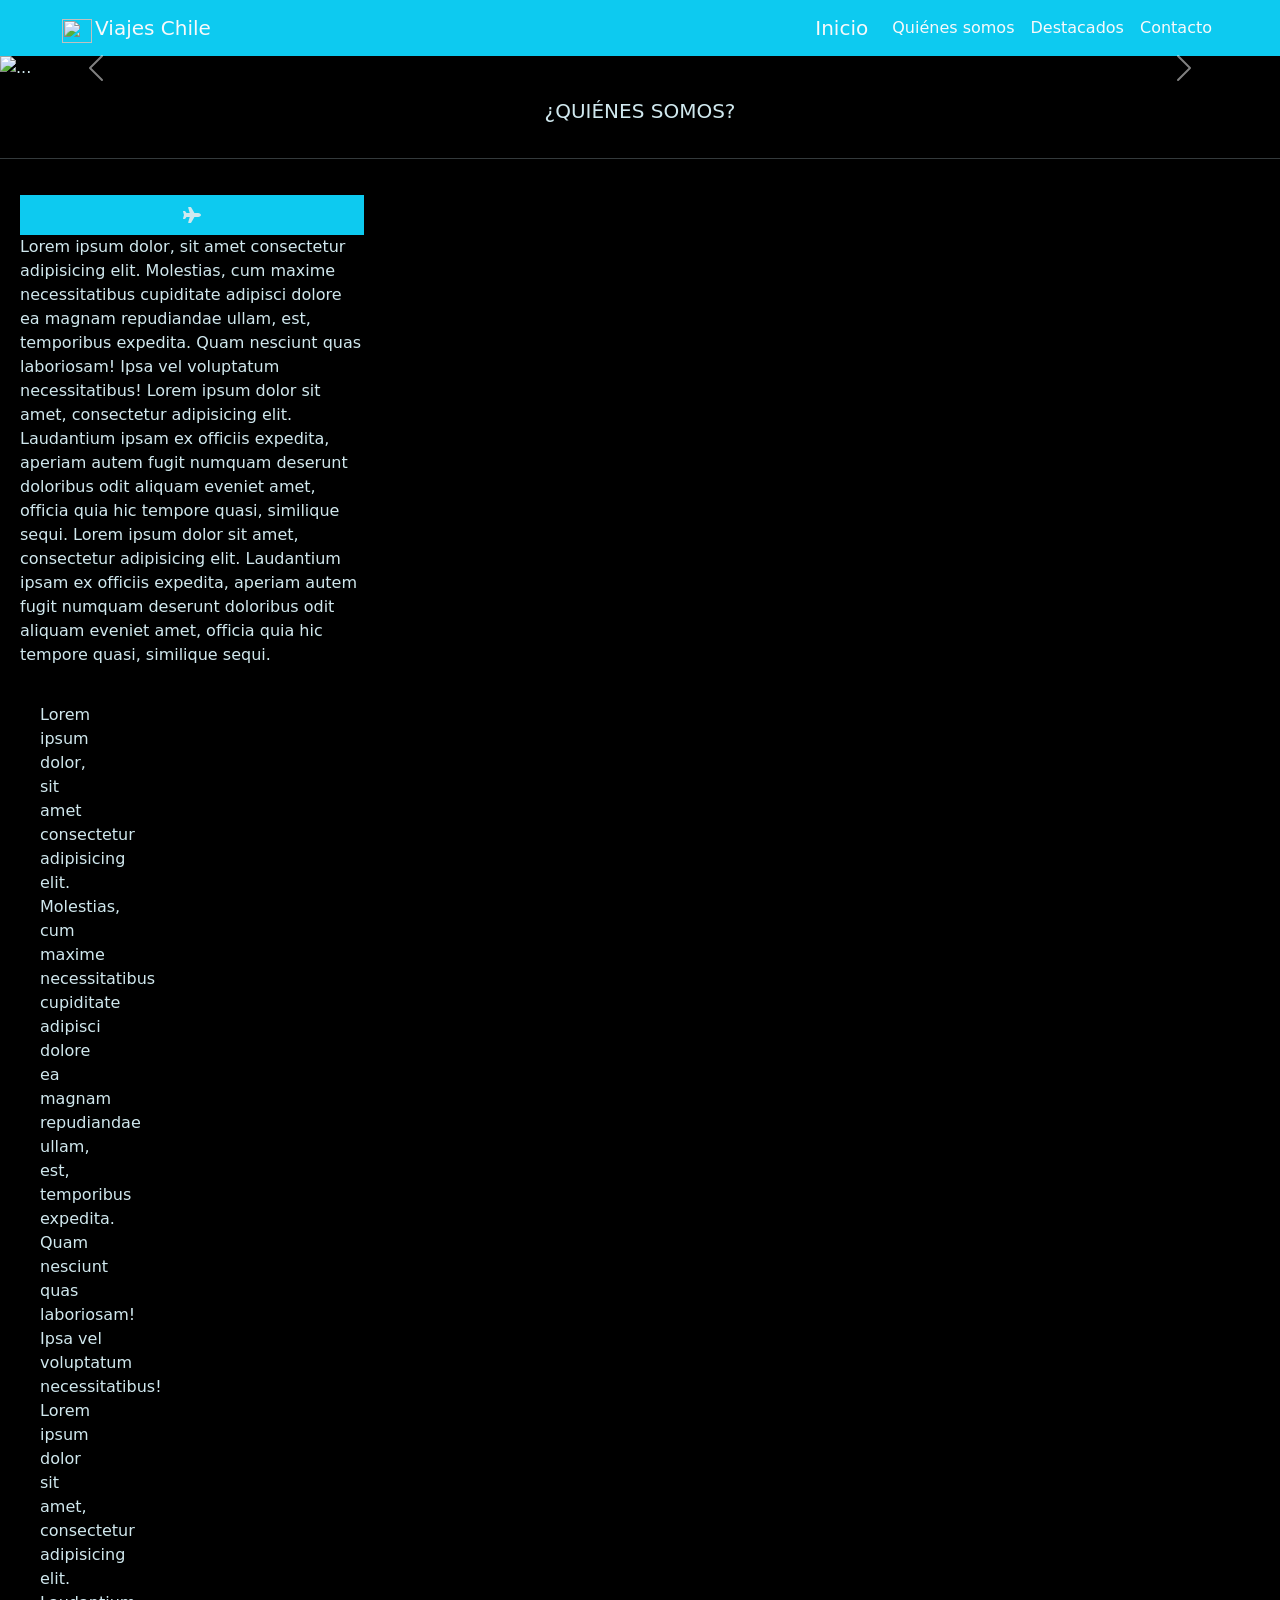
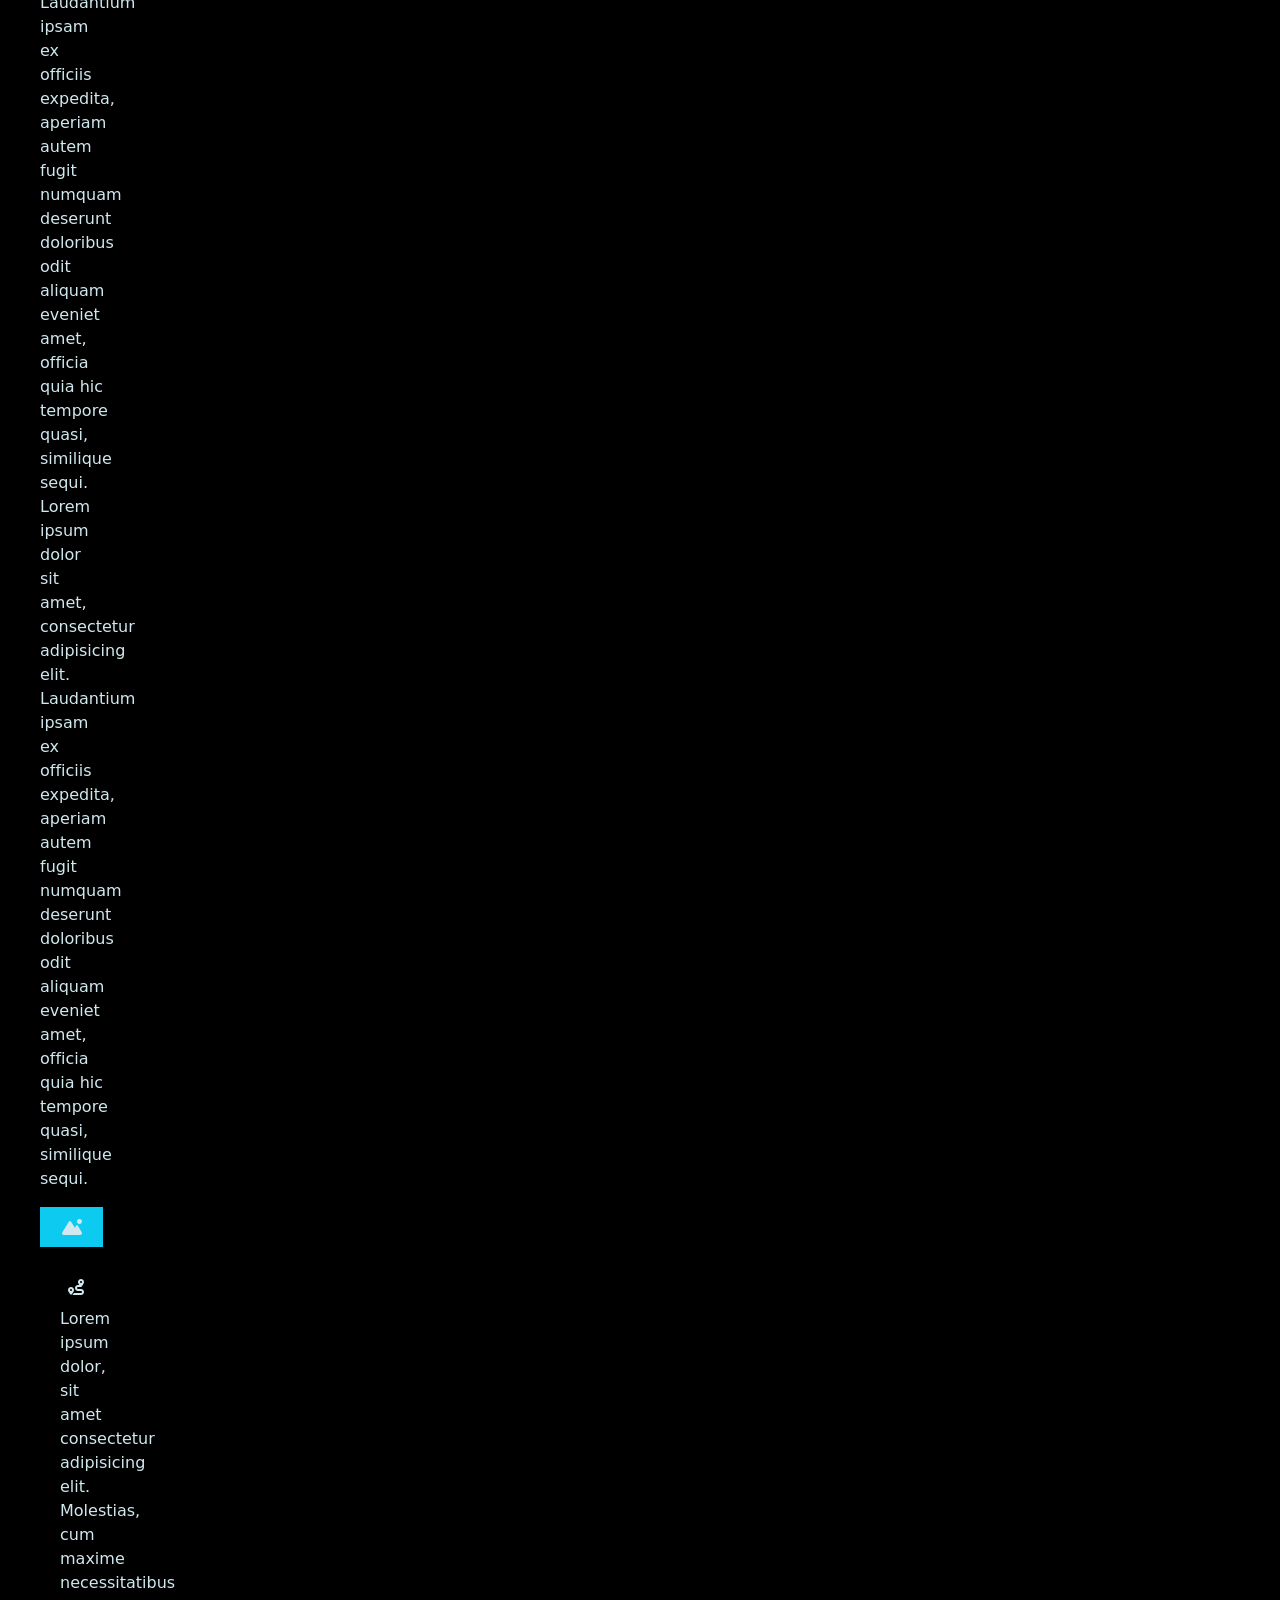
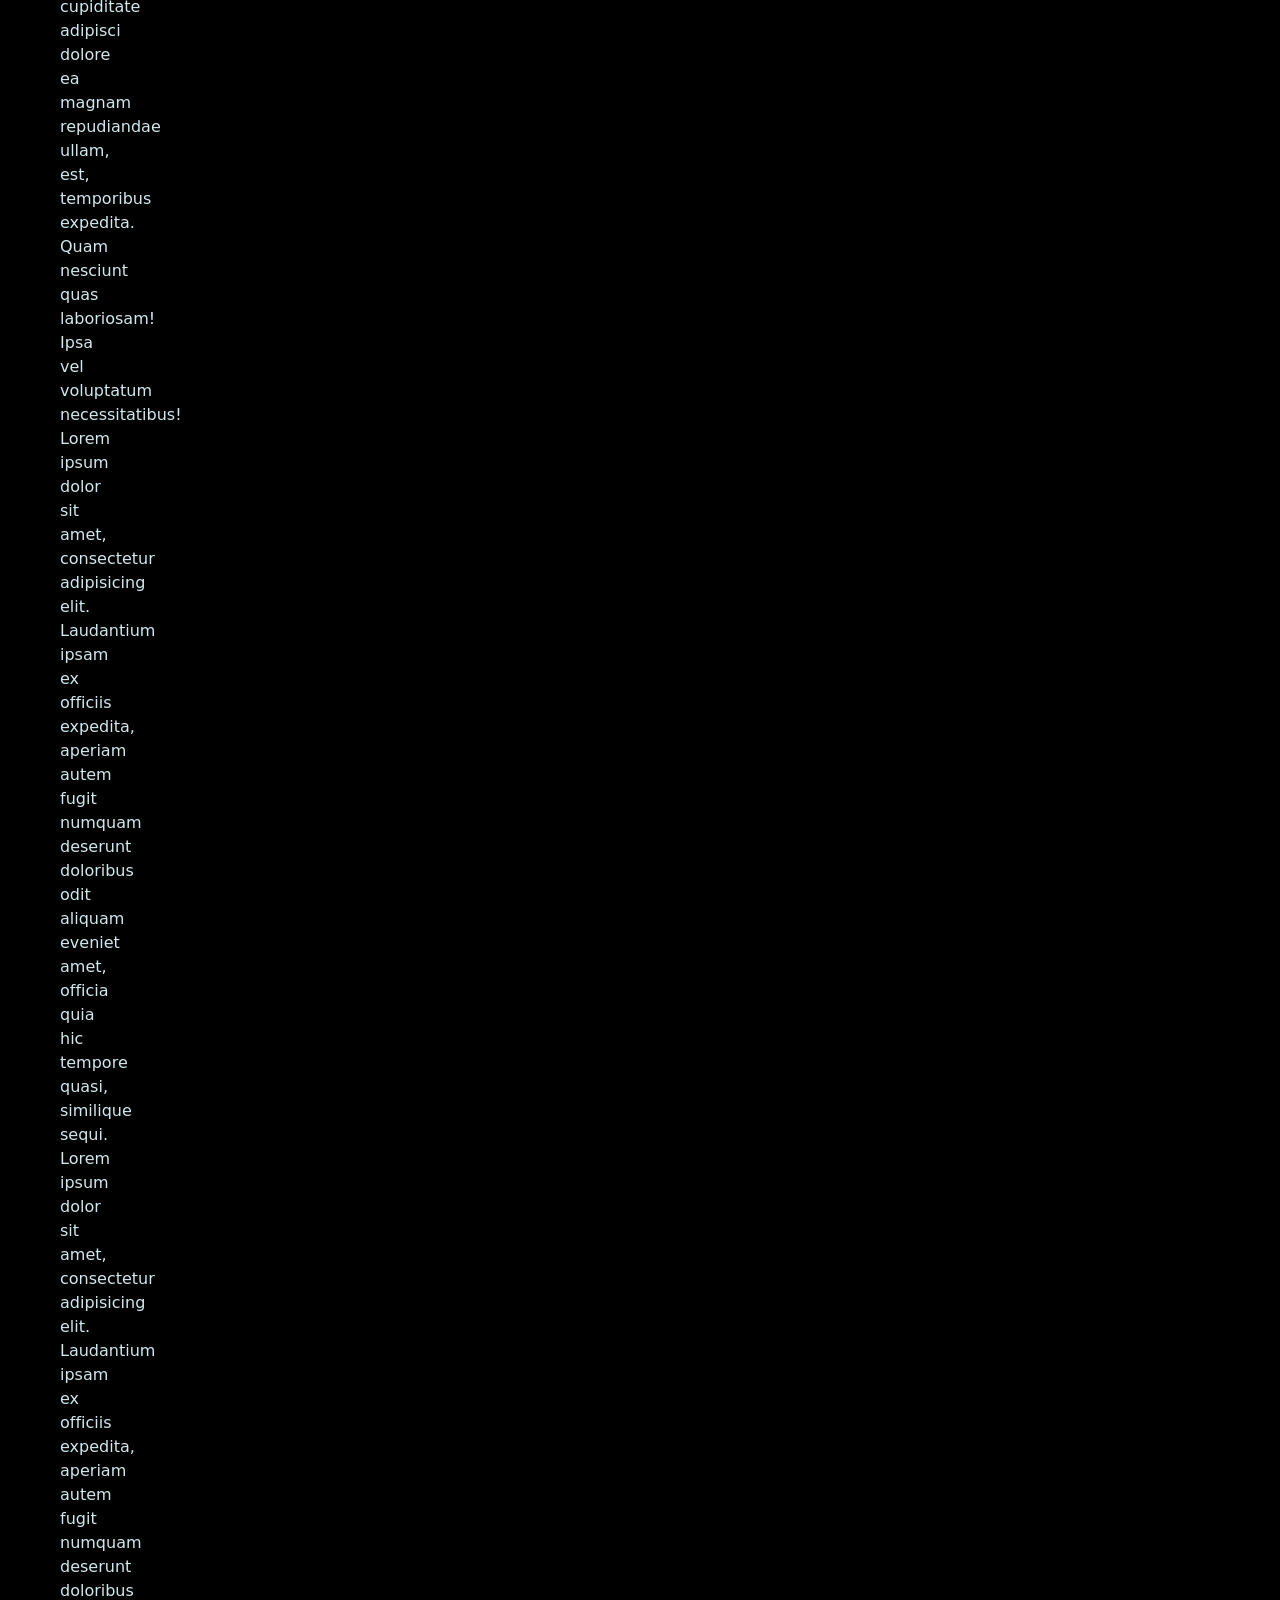
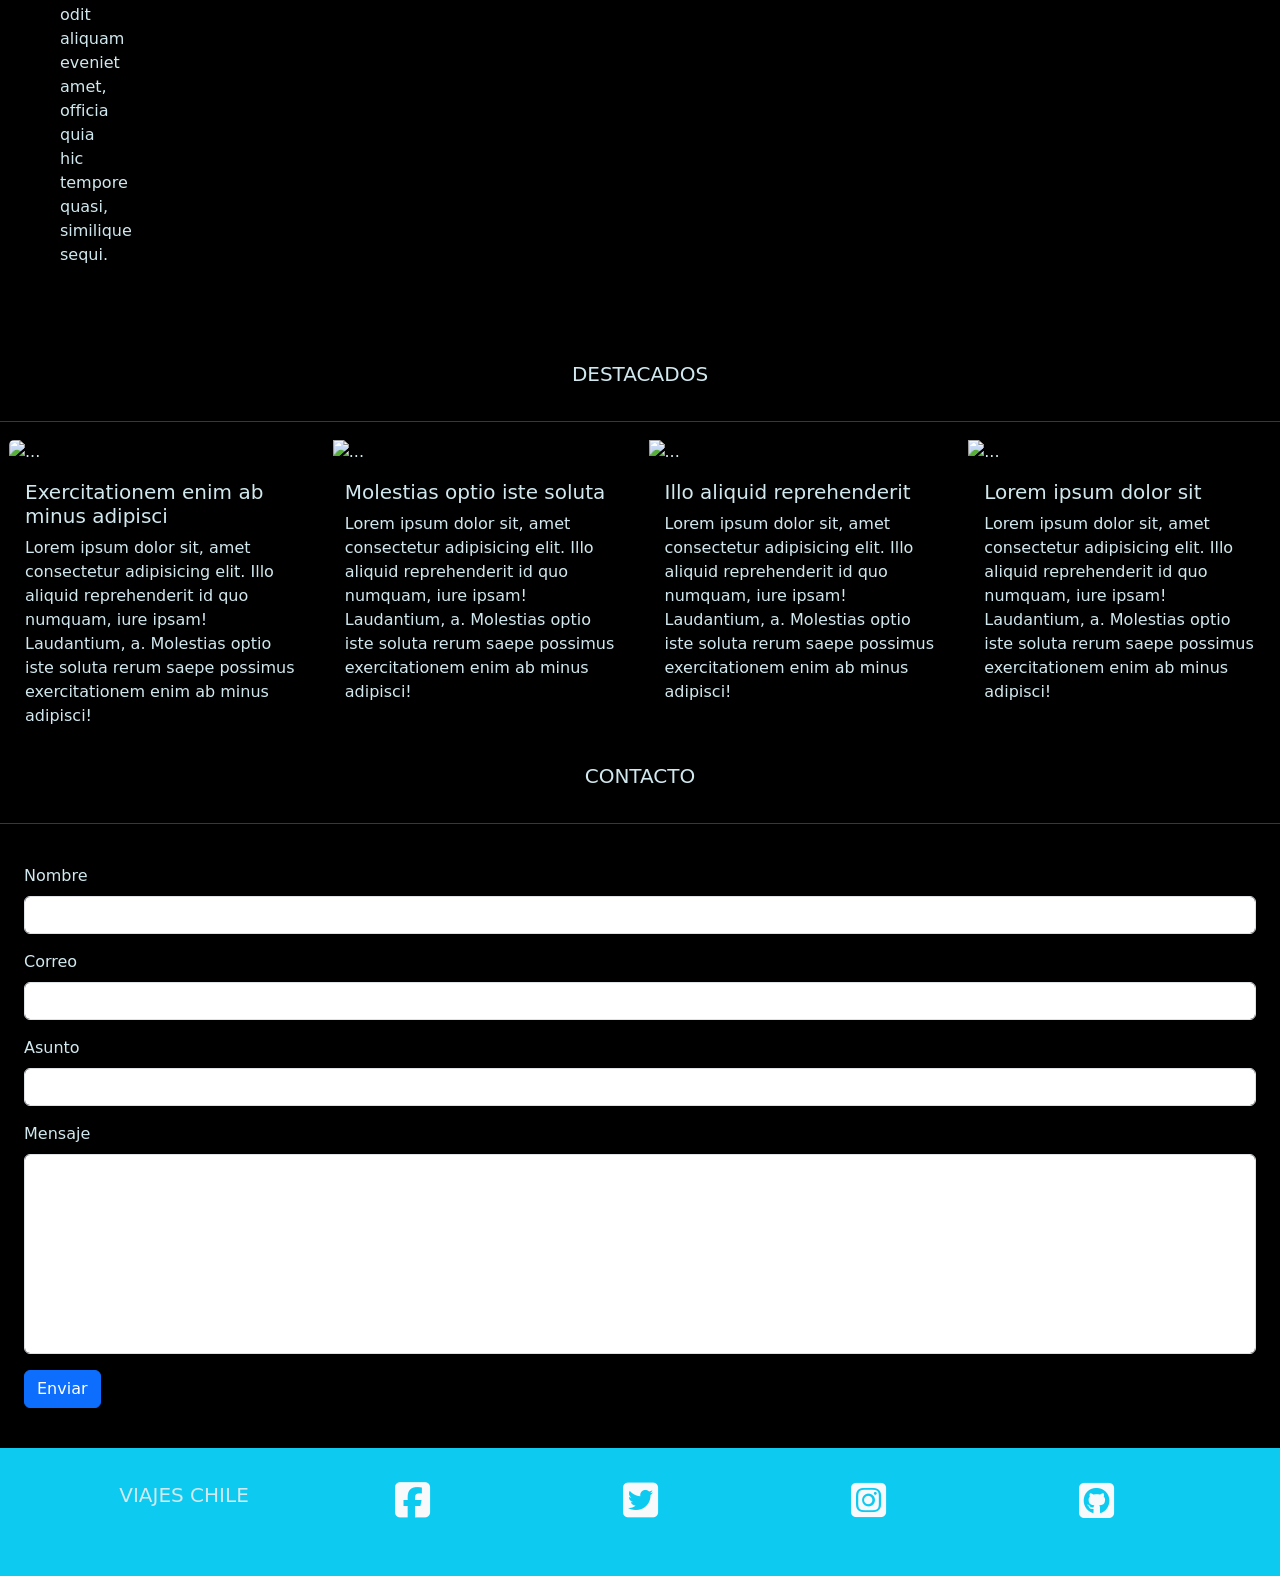
==== index.html @ 0569fa87 "cambio en orden de archivos" ====
<!DOCTYPE html>
<html lang="es">

<head>
  <meta charset="UTF-8">
  <meta name="viewport" content="width=device-width, initial-scale=1.0">
  <link rel="stylesheet" href="https://cdn.jsdelivr.net/npm/bootstrap@5.3.2/dist/css/bootstrap.min.css"
    integrity="sha384-T3c6CoIi6uLrA9TneNEoa7RxnatzjcDSCmG1MXxSR1GAsXEV/Dwwykc2MPK8M2HN" crossorigin="anonymous">

  <link rel="shortcut icon" href="img/mundo.png" type="image/x-icon">

  <link rel="stylesheet" href="https://cdnjs.cloudflare.com/ajax/libs/font-awesome/6.5.1/css/all.min.css"
    integrity="sha512-DTOQO9RWCH3ppGqcWaEA1BIZOC6xxalwEsw9c2QQeAIftl+Vegovlnee1c9QX4TctnWMn13TZye+giMm8e2LwA=="
    crossorigin="anonymous" referrerpolicy="no-referrer" />
  <link rel="preconnect" href="https://fonts.googleapis.com">
  <link rel="preconnect" href="https://fonts.gstatic.com" crossorigin>
  <link href="https://fonts.googleapis.com/css2?family=Cabin&family=Lobster&display=swap" rel="stylesheet">
  <link rel="stylesheet" href="style.css">

  <title>Viajes Chile</title>

</head>

<body>



  <section id="nav">



    <nav class="navbar navbar-expand-lg bg-info navbar-with-carousel text-light">
      <div class="container-fluid">

        <div class="imagen me-5">
          <img src="img/mundo.png" alt="" width="30" height="24" class="logo">

          <span class="navbar-text ms-5 text-light">Viajes Chile</span>


        </div>



        <a class="navbar-brand ms-auto text-light" href="#">Inicio</a>

        <button class="navbar-toggler" type="button" data-bs-toggle="collapse" data-bs-target="#navbarText"
          aria-controls="navbarText" aria-expanded="false" aria-label="Toggle navigation">
          <span class="navbar-toggler-icon"></span>
        </button>

        <section class="links me-5">

          <div class="collapse navbar-collapse" id="navbarText">
            <ul class="navbar-nav me-auto mb-2 mb-lg-0">
              <li class="nav-item">
                <a class="nav-link active text-light" aria-current="page" href="#quienes somos">Quiénes somos</a>
              </li>
              <li class="nav-item">

                <a class="nav-link text-light" href="#destacados">Destacados</a>



              </li>
              <li class="nav-item">
                <a class="nav-link text-light" href="#contacto">Contacto</a>
              </li>
            </ul>
          </div>
        </section>
      </div>


  </section>
  </nav>




  <!--carrusel-->
  <div id="carouselExampleFade" class="carousel slide carousel-fade" data-bs-ride="carousel">
    <div class="carousel-inner">
      <div class="carousel-item active">
  <img src="img/carousel1.jpg" class="d-block w-100" alt="...">
      </div>
      <div class="carousel-item">
        <img src="img/carousel2.jpg" class="d-block w-100" alt="...">
      </div>
      <div class="carousel-item">
        <img src="img/carousel3.jpg" class="d-block w-100" alt="...">
      </div>

    </div>
    <button class="carousel-control-prev" type="button" data-bs-target="#carouselExampleFade" data-bs-slide="prev">
      <span class="carousel-control-prev-icon" aria-hidden="true"></span>
      <span class="visually-hidden">Previous</span>
    </button>
    <button class="carousel-control-next" type="button" data-bs-target="#carouselExampleFade" data-bs-slide="next">
      <span class="carousel-control-next-icon" aria-hidden="true"></span>
      <span class="visually-hidden">Next</span>
    </button>
  </div>
  <!--presentacion 3 parrafos iconos-->

  <div class="col-md-12 d-none d-md-block">
    <section id="quienes somos">
      <a class="py-3 justify-content-center contenedor-flex" href="#nav">¿QUIÉNES SOMOS?</a>
    </section>
    <hr>
      <div class="columna col-md-12 d-none d-md-block">
        <div class="card-header bg-info card-justify-content-center">
          <i class="fa-solid fa-plane m-2"></i>
        </div>
        <p>Lorem ipsum dolor, sit amet consectetur adipisicing elit. Molestias,
          cum maxime necessitatibus cupiditate adipisci dolore ea magnam repudiandae
          ullam, est, temporibus expedita. Quam nesciunt quas laboriosam! Ipsa vel
          voluptatum necessitatibus! Lorem ipsum dolor sit amet, consectetur adipisicing elit.
          Laudantium ipsam ex officiis expedita, aperiam autem fugit numquam deserunt doloribus
          odit aliquam eveniet amet, officia quia hic tempore quasi, similique sequi. Lorem ipsum
          dolor sit amet, consectetur adipisicing elit.
          Laudantium ipsam ex officiis expedita, aperiam autem fugit numquam deserunt doloribus
          odit aliquam eveniet amet, officia quia hic tempore quasi, similique sequi.</p>

      <div class="columna col-md-12 d-none d-md-block">
        <p>Lorem ipsum dolor, sit amet consectetur adipisicing elit. Molestias,
          cum maxime necessitatibus cupiditate adipisci dolore ea magnam repudiandae
          ullam, est, temporibus expedita. Quam nesciunt quas laboriosam! Ipsa vel
          voluptatum necessitatibus! Lorem ipsum dolor sit amet, consectetur adipisicing elit.
          Laudantium ipsam ex officiis expedita, aperiam autem fugit numquam deserunt doloribus
          odit aliquam eveniet amet, officia quia hic tempore quasi, similique sequi. Lorem ipsum
          dolor sit amet, consectetur adipisicing elit.
          Laudantium ipsam ex officiis expedita, aperiam autem fugit numquam deserunt doloribus
          odit aliquam eveniet amet, officia quia hic tempore quasi, similique sequi.</p>
        <div class="card-header bg-info card-justify-content-center">
          <i class="fa-solid fa-mountain-sun m-2"></i>
        </div>
       <div class="columna col-md-12 d-none d-md-block">
        <div class="card-header bg-info card-justify-content-center">
          <i class="fa-solid fa-route m-2"></i>
        </div>
        <p>Lorem ipsum dolor, sit amet consectetur adipisicing elit. Molestias,
          cum maxime necessitatibus cupiditate adipisci dolore ea magnam repudiandae
          ullam, est, temporibus expedita. Quam nesciunt quas laboriosam! Ipsa vel
          voluptatum necessitatibus! Lorem ipsum dolor sit amet, consectetur adipisicing elit.
          Laudantium ipsam ex officiis expedita, aperiam autem fugit numquam deserunt doloribus
          odit aliquam eveniet amet, officia quia hic tempore quasi, similique sequi. Lorem ipsum
          dolor sit amet, consectetur adipisicing elit.
          Laudantium ipsam ex officiis expedita, aperiam autem fugit numquam deserunt doloribus
          odit aliquam eveniet amet, officia quia hic tempore quasi, similique sequi.</p>
      </div>
    </div>
  </div>
  <!--cards-->

  <!-- Contenido de la sección 1 -->

  <section id="destacados">
    <a class="py-3 justify-content-center contenedor-flex" href="#nav">DESTACADOS</a>
  </section>
  <hr>
  <div class="card-group ">
    <div class="card">
      <div class="color-texto">
        <div class="col mx-2">

          <img src="img/card1.jpg" class="card-img-top" alt="...">
          <div class="card-body">
            <h5 class="card-title">Exercitationem enim ab minus adipisci</h5>
            <p class="card-text">Lorem ipsum dolor sit, amet consectetur adipisicing elit.
              Illo aliquid reprehenderit id quo numquam, iure ipsam! Laudantium, a.
              Molestias optio iste soluta rerum saepe possimus exercitationem enim ab minus adipisci!
            </p>
          </div>
        </div>

      </div>
    </div>





    <div class="card">
      <div class="color-texto">
        <div class="col mx-2">



          <img src="img/card2.jpg" class="card-img-top h-50 w-100 ms-1" alt="...">
          <div class="card-body">
            <h5 class="card-title">Molestias optio iste soluta</h5>
            <p class="card-text">Lorem ipsum dolor sit, amet consectetur adipisicing elit.
              Illo aliquid reprehenderit id quo numquam, iure ipsam! Laudantium, a.
              Molestias optio iste soluta rerum saepe possimus exercitationem enim ab minus adipisci!
            </p>
          </div>
        </div>
      </div>
    </div>




    <div class="card">
      <div class="color-texto">
        <div class="col mx-2">
          <img src="img/card3.jpg" class="card-img-top" alt="...">
          <div class="card-body">
            <h5 class="card-title">Illo aliquid reprehenderit</h5>
            <p class="card-text">Lorem ipsum dolor sit, amet consectetur adipisicing elit.
              Illo aliquid reprehenderit id quo numquam, iure ipsam! Laudantium, a.
              Molestias optio iste soluta rerum saepe possimus exercitationem enim ab minus adipisci!
            </p>
          </div>
        </div>
      </div>
    </div>


    <div class="card">
      <div class="color-texto">
        <div class="col mx-2">
          <img src="img/card4.jpg" class="card-img-top" alt="...">
          <div class="card-body">
            <h5 class="card-title">Lorem ipsum dolor sit</h5>
            <p class="card-text">Lorem ipsum dolor sit, amet consectetur adipisicing elit.
              Illo aliquid reprehenderit id quo numquam, iure ipsam! Laudantium, a.
              Molestias optio iste soluta rerum saepe possimus exercitationem enim ab minus adipisci!
            </p>
          </div>
        </div>
      </div>

    </div>

  </div>
  </div>
  </div>
  </div>
  <!--formulario-->
  <section id="contacto">
    <a class="py-3 justify-content-center contenedor-flex" href="#nav">CONTACTO</a>
  </section>
  <hr>
  <form>
    <div class="p-4">
      <div class="mb-3 ">
        <label for="nombre" class="form-label">Nombre</label>
        <input type="nombre" class="form-control" id="nombre">
      </div>
      <div class="mb-3">
        <label for="correo" class="form-label">Correo</label><input type="correo" class="form-control"
          title="Te informaremos de increíbles paquetes de viajes."></p>
      </div>
      <div class="mb-3">
        <label for="asunto" class="form-label">Asunto</label>
        <input type="asunto" class="form-control" id="asunto">
      </div>
      <div class="mb-3">
        <label for="mensaje" class="form-label">Mensaje</label>

        <input type="mensaje" class="form-control mensaje-input" id="mensaje">
      </div>
      <div class="mb-3">
        <button type="enviar" class="btn btn-primary">Enviar</button>
      </div>
    </div>
    </div>
  </form>
  <!--footer-->
  <footer class="bg-info text-center py-3">
    <div class="container">
      <div class="row">
        <div class="col">

          <div class="my-3">
            <span>VIAJES CHILE</span>
          </div>
        </div>
        <div class="col mb-4">
          <a href="https://www.facebook.com/" target="_blank" class="text-light">
            <i class="fab fa-facebook-square fa-2x m-2 my-3"></i>
          </a>
        </div>

        <div class="col">
          <a href="https://twitter.com/" target="_blank" class="text-light">
            <i class="fab fa-twitter-square fa-2x m-2 my-3" class="iconos"></i>
          </a>
        </div>

        <div class="col">
          <a href="https://www.instagram.com/" target="_blank" class="text-light">
            <i class="fab fa-instagram-square fa-2x m-2 my-3"></i>
          </a>
        </div>

        <div class="col">

          <a href="https://github.com/" target="_blank" class="text-light">


            <i class="fab fa-github-square fa-2x m-2 my-3 p-6"></i>





          </a>
        </div>


      </div>
  </footer>



  <script src="https://cdnjs.cloudflare.com/ajax/libs/tooltip.js/1.3.3/tooltip.min.js"
    integrity="sha512-ql/3IzUzLuFdkLA2w9moj4ssGDZuvRTjRDeSEX+MnjrzjRpy1COnClBDprSR0KPWbpyxVMvjiLHgv0KFa+H8vw=="
    crossorigin="anonymous" referrerpolicy="no-referrer"></script>


  <script src="https://cdn.jsdelivr.net/npm/@popperjs/core@2.11.8/dist/umd/popper.min.js"
    integrity="sha384-I7E8VVD/ismYTF4hNIPjVp/Zjvgyol6VFvRkX/vR+Vc4jQkC+hVqc2pM8ODewa9r"
    crossorigin="anonymous"></script>


  <script src="https://cdnjs.cloudflare.com/ajax/libs/smooth-scroll/16.1.3/smooth-scroll.min.js"
    integrity="sha512-HYG9E+RmbXS7oy529Nk8byKFw5jqM3R1zzvoV2JnltsIGkK/AhZSzciYCNxDMOXEbYO9w6MJ6SpuYgm5PJPpeQ=="
    crossorigin="anonymous" referrerpolicy="no-referrer"></script>



  <script src="https://cdn.jsdelivr.net/npm/bootstrap@5.3.2/dist/js/bootstrap.min.js"></script>
  <script src="https://ajax.googleapis.com/ajax/libs/jquery/3.7.1/jquery.min.js"></script>


</body>

</html>
---- style.css ----
* {
  margin: 0;
  padding: 0;
  order: 0;
}

#navbar-with-carousel {
  background-image: ('img/carousel1.jpg');
  background-size: cover;
   background-position: center;
   background-color: blue;
  
  
  }


body {
  background-color: black;
  color: #d0e8ee;
}



.links {

  text-align: right;

}

.logo {
  position: relative;

  left: 50px;

}

/*revisar la imagen de fondo con el carrusel */
.nav {
  background-image: ('img/carousel1.jpg');
}

/* */


.contenedor-flex {
  display: flex;
  justify-content: center;
}

.columna {
  width: 30%;
  padding: 20px;

  background-color: black;

  box-sizing: border-box;
}


.color-texto {
  color: #d0e8ee;
}




h2 {

  justify-content: center;
  display: flex;
}

.img2 {
  height: 4000px;
  font-weight: 900px;
}

.card {
  background-color: black;


}

.mensaje-input {
  height: 200px;
}


/* tooltip form*/

label {

  display: flex;
  width: 5em;
}

a {
  text-decoration: none;
  color:#d0e8ee;
  
  font-size: 20px;
  
}

span {
  font-size: 20px;
  
}

.card-header {
  text-align:center;
  align-items: center;
  align-content: center;
  height: 40px;
}

.texto {
  padding-top: 20px;
}

.card-img-top {
  max-height: 220px;
}

.iconos {
  max-height: 220px;
  padding-top: 20px;
}
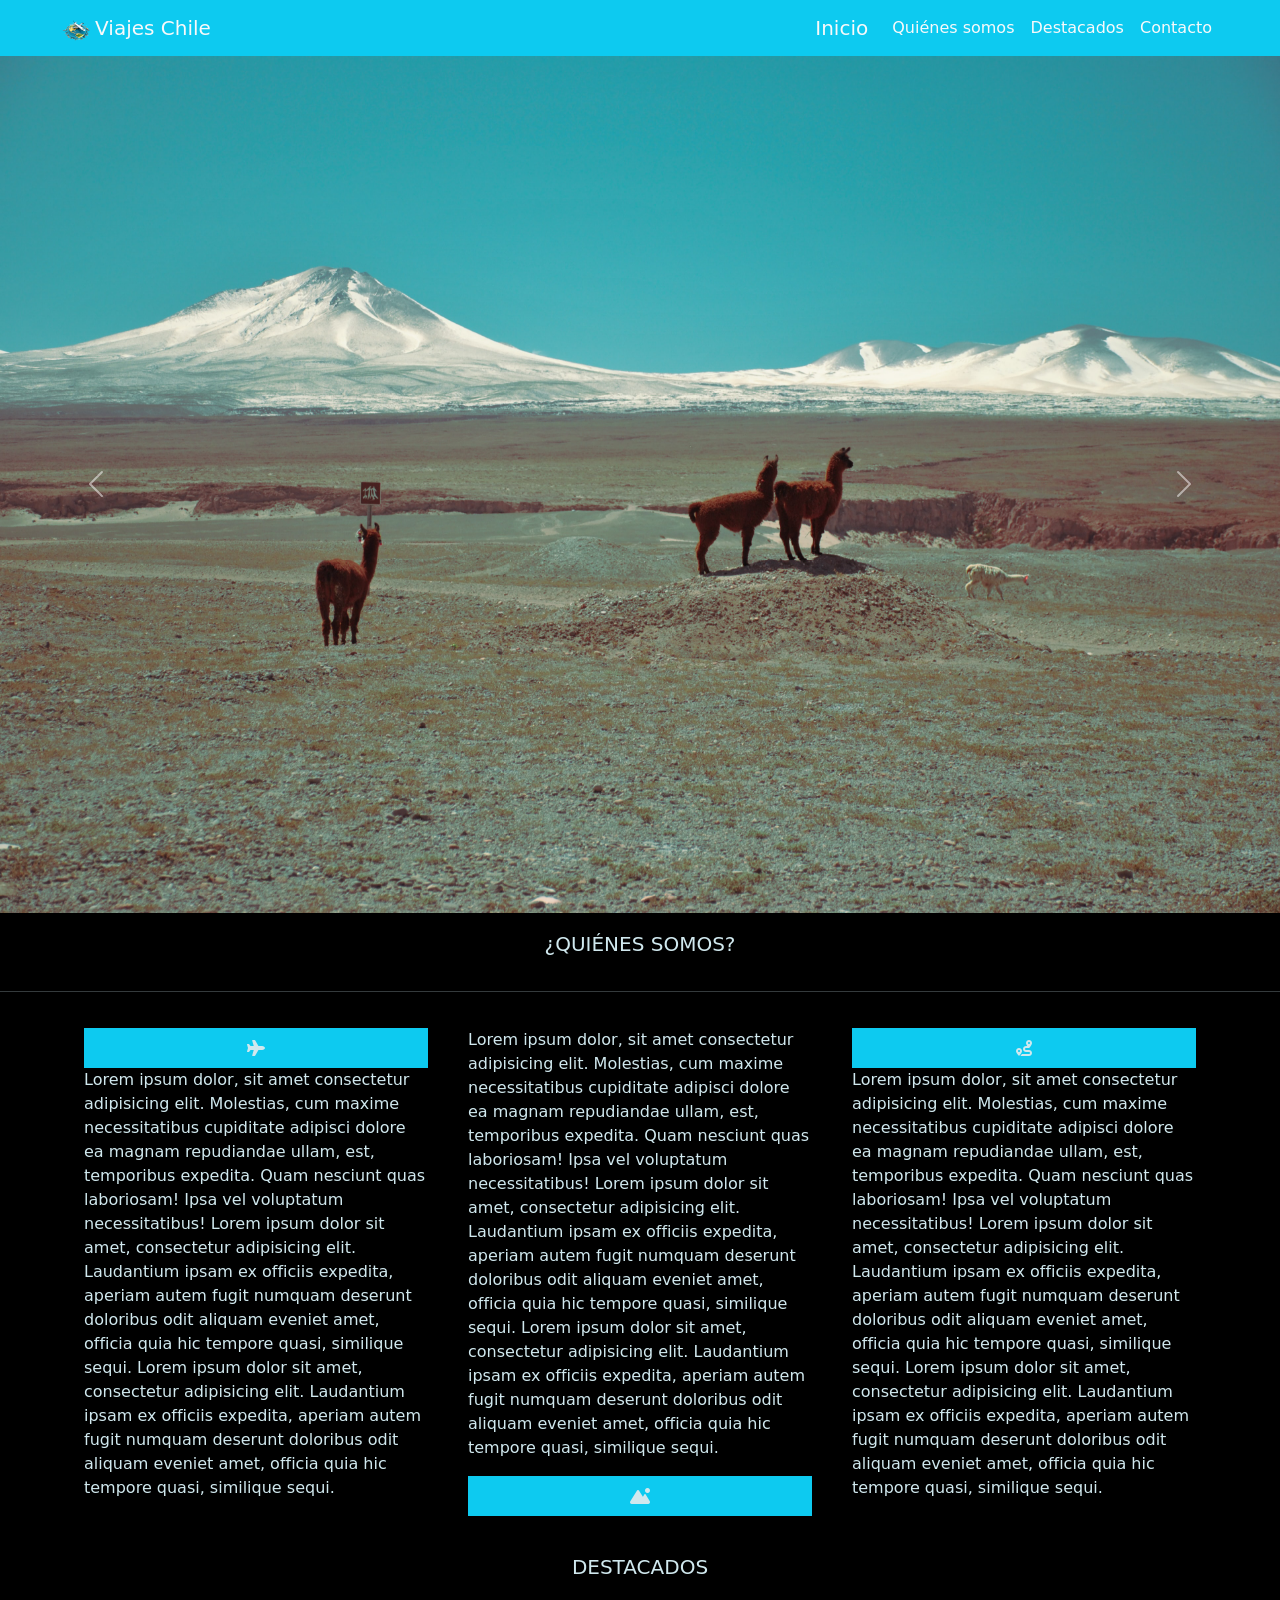
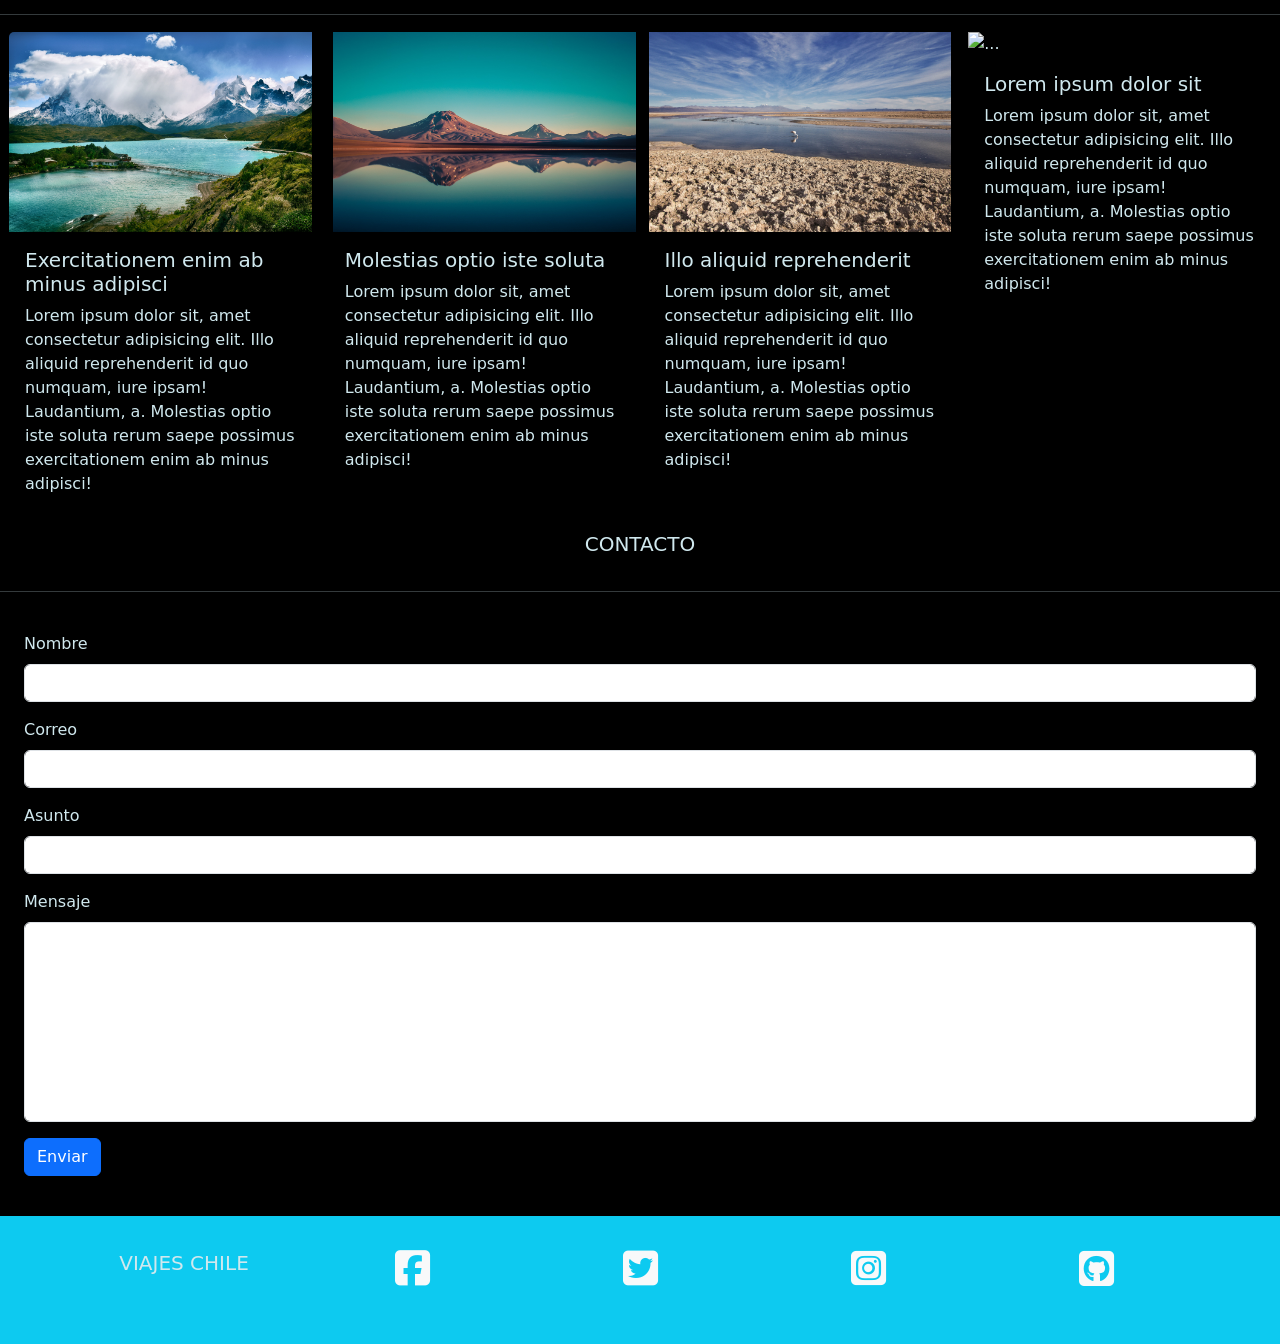
==== commit 1f3555b3: "no se que hice" ====
--- a/index.html
+++ b/index.html
@@ -7,7 +7,7 @@
   <link rel="stylesheet" href="https://cdn.jsdelivr.net/npm/bootstrap@5.3.2/dist/css/bootstrap.min.css"
     integrity="sha384-T3c6CoIi6uLrA9TneNEoa7RxnatzjcDSCmG1MXxSR1GAsXEV/Dwwykc2MPK8M2HN" crossorigin="anonymous">
 
-  <link rel="shortcut icon" href="img/mundo.png" type="image/x-icon">
+  <link rel="shortcut icon" href="assets/img/mundo.png" type="image/x-icon">
 
   <link rel="stylesheet" href="https://cdnjs.cloudflare.com/ajax/libs/font-awesome/6.5.1/css/all.min.css"
     integrity="sha512-DTOQO9RWCH3ppGqcWaEA1BIZOC6xxalwEsw9c2QQeAIftl+Vegovlnee1c9QX4TctnWMn13TZye+giMm8e2LwA=="
@@ -33,7 +33,7 @@
       <div class="container-fluid">
 
         <div class="imagen me-5">
-          <img src="img/mundo.png" alt="" width="30" height="24" class="logo">
+          <img src="assets/img/mundo.png" alt="" width="30" height="24" class="logo">
 
           <span class="navbar-text ms-5 text-light">Viajes Chile</span>
 
@@ -82,14 +82,27 @@
   <div id="carouselExampleFade" class="carousel slide carousel-fade" data-bs-ride="carousel">
     <div class="carousel-inner">
       <div class="carousel-item active">
-  <img src="img/carousel1.jpg" class="d-block w-100" alt="...">
+
+
+
+        <img src="assets/img/carousel1.jpg" class="d-block w-100" alt="...">
+
+
+
+
       </div>
       <div class="carousel-item">
-        <img src="img/carousel2.jpg" class="d-block w-100" alt="...">
+        <img src="assets/img/carousel2.jpg" class="d-block w-100" alt="...">
       </div>
       <div class="carousel-item">
-        <img src="img/carousel3.jpg" class="d-block w-100" alt="...">
-      </div>
+        <img src="assets/img/carousel3.jpg" class="d-block w-100" alt="...">
+
+
+
+
+
+      </div>
+
 
     </div>
     <button class="carousel-control-prev" type="button" data-bs-target="#carouselExampleFade" data-bs-slide="prev">
@@ -103,14 +116,24 @@
   </div>
   <!--presentacion 3 parrafos iconos-->
 
+
   <div class="col-md-12 d-none d-md-block">
+
+
     <section id="quienes somos">
       <a class="py-3 justify-content-center contenedor-flex" href="#nav">¿QUIÉNES SOMOS?</a>
     </section>
     <hr>
+    <div class=" contenedor-flex">
+
+
       <div class="columna col-md-12 d-none d-md-block">
+
         <div class="card-header bg-info card-justify-content-center">
+
+
           <i class="fa-solid fa-plane m-2"></i>
+
         </div>
         <p>Lorem ipsum dolor, sit amet consectetur adipisicing elit. Molestias,
           cum maxime necessitatibus cupiditate adipisci dolore ea magnam repudiandae
@@ -121,6 +144,9 @@
           dolor sit amet, consectetur adipisicing elit.
           Laudantium ipsam ex officiis expedita, aperiam autem fugit numquam deserunt doloribus
           odit aliquam eveniet amet, officia quia hic tempore quasi, similique sequi.</p>
+
+      </div>
+
 
       <div class="columna col-md-12 d-none d-md-block">
         <p>Lorem ipsum dolor, sit amet consectetur adipisicing elit. Molestias,
@@ -135,7 +161,12 @@
         <div class="card-header bg-info card-justify-content-center">
           <i class="fa-solid fa-mountain-sun m-2"></i>
         </div>
-       <div class="columna col-md-12 d-none d-md-block">
+      </div>
+
+
+
+
+      <div class="columna col-md-12 d-none d-md-block">
         <div class="card-header bg-info card-justify-content-center">
           <i class="fa-solid fa-route m-2"></i>
         </div>
@@ -150,13 +181,19 @@
           odit aliquam eveniet amet, officia quia hic tempore quasi, similique sequi.</p>
       </div>
     </div>
-  </div>
+
+  </div>
+
+
   <!--cards-->
 
+
   <!-- Contenido de la sección 1 -->
 
   <section id="destacados">
+
     <a class="py-3 justify-content-center contenedor-flex" href="#nav">DESTACADOS</a>
+
   </section>
   <hr>
   <div class="card-group ">
@@ -164,7 +201,7 @@
       <div class="color-texto">
         <div class="col mx-2">
 
-          <img src="img/card1.jpg" class="card-img-top" alt="...">
+          <img src="assets/img/card1.jpg" class="card-img-top" alt="...">
           <div class="card-body">
             <h5 class="card-title">Exercitationem enim ab minus adipisci</h5>
             <p class="card-text">Lorem ipsum dolor sit, amet consectetur adipisicing elit.
@@ -187,7 +224,7 @@
 
 
 
-          <img src="img/card2.jpg" class="card-img-top h-50 w-100 ms-1" alt="...">
+          <img src="assets/img/card2.jpg" class="card-img-top h-50 w-100 ms-1" alt="...">
           <div class="card-body">
             <h5 class="card-title">Molestias optio iste soluta</h5>
             <p class="card-text">Lorem ipsum dolor sit, amet consectetur adipisicing elit.
@@ -205,7 +242,7 @@
     <div class="card">
       <div class="color-texto">
         <div class="col mx-2">
-          <img src="img/card3.jpg" class="card-img-top" alt="...">
+          <img src="assets/img/card3.jpg" class="card-img-top" alt="...">
           <div class="card-body">
             <h5 class="card-title">Illo aliquid reprehenderit</h5>
             <p class="card-text">Lorem ipsum dolor sit, amet consectetur adipisicing elit.
@@ -221,7 +258,7 @@
     <div class="card">
       <div class="color-texto">
         <div class="col mx-2">
-          <img src="img/card4.jpg" class="card-img-top" alt="...">
+          <img src="assets/img/card4.jpg" class="card-img-top" alt="...">
           <div class="card-body">
             <h5 class="card-title">Lorem ipsum dolor sit</h5>
             <p class="card-text">Lorem ipsum dolor sit, amet consectetur adipisicing elit.
--- a/style.css
+++ b/style.css
@@ -7,12 +7,9 @@
 #navbar-with-carousel {
   background-image: ('img/carousel1.jpg');
   background-size: cover;
-   background-position: center;
-   background-color: blue;
-  
-  
-  }
-
+  background-position: center;
+  background-color: blue;
+}
 
 body {
   background-color: black;
@@ -20,18 +17,13 @@
 }
 
 
-
 .links {
-
   text-align: right;
-
 }
 
 .logo {
   position: relative;
-
   left: 50px;
-
 }
 
 /*revisar la imagen de fondo con el carrusel */
@@ -41,7 +33,6 @@
 
 /* */
 
-
 .contenedor-flex {
   display: flex;
   justify-content: center;
@@ -50,9 +41,7 @@
 .columna {
   width: 30%;
   padding: 20px;
-
   background-color: black;
-
   box-sizing: border-box;
 }
 
@@ -62,10 +51,7 @@
 }
 
 
-
-
 h2 {
-
   justify-content: center;
   display: flex;
 }
@@ -77,38 +63,31 @@
 
 .card {
   background-color: black;
-
-
 }
 
 .mensaje-input {
   height: 200px;
 }
 
-
 /* tooltip form*/
 
 label {
-
   display: flex;
   width: 5em;
 }
 
 a {
   text-decoration: none;
-  color:#d0e8ee;
-  
+  color: #d0e8ee;
   font-size: 20px;
-  
 }
 
 span {
   font-size: 20px;
-  
 }
 
 .card-header {
-  text-align:center;
+  text-align: center;
   align-items: center;
   align-content: center;
   height: 40px;
@@ -119,7 +98,7 @@
 }
 
 .card-img-top {
-  max-height: 220px;
+  max-height: 200px;
 }
 
 .iconos {
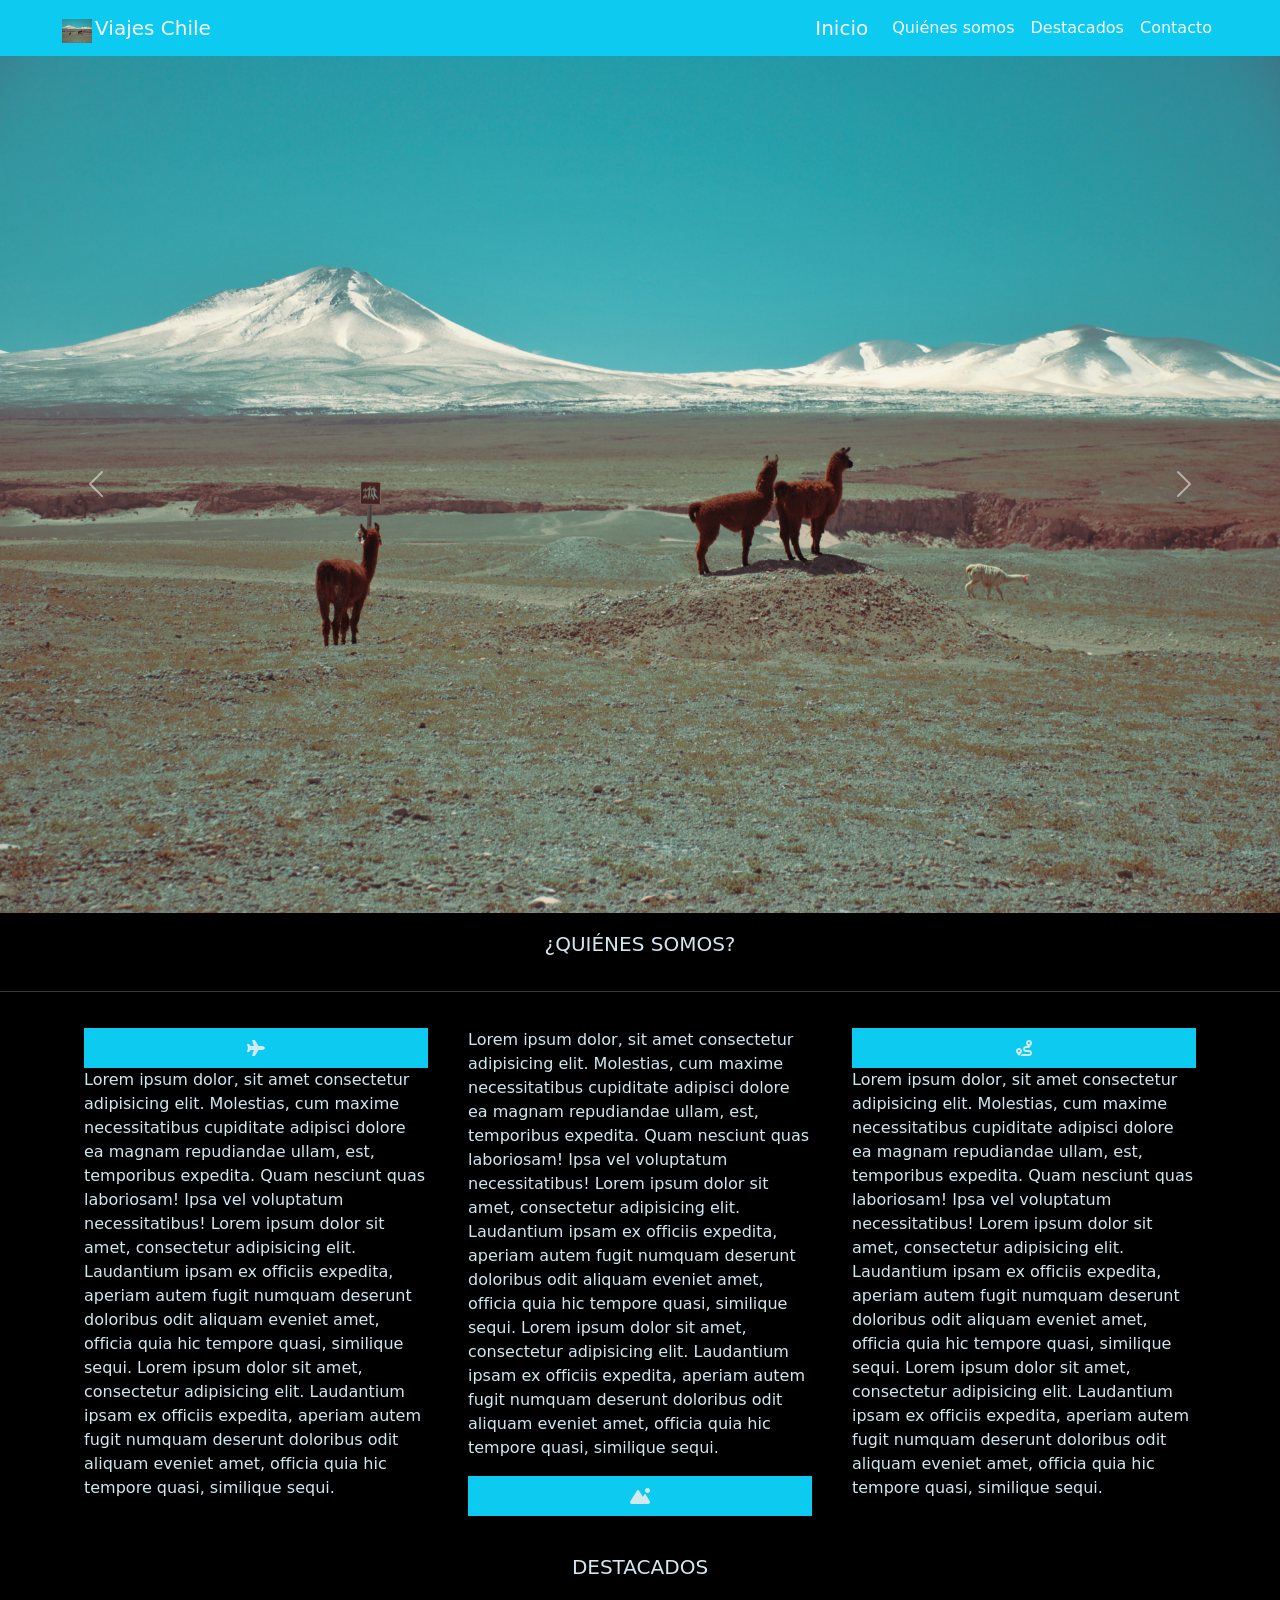
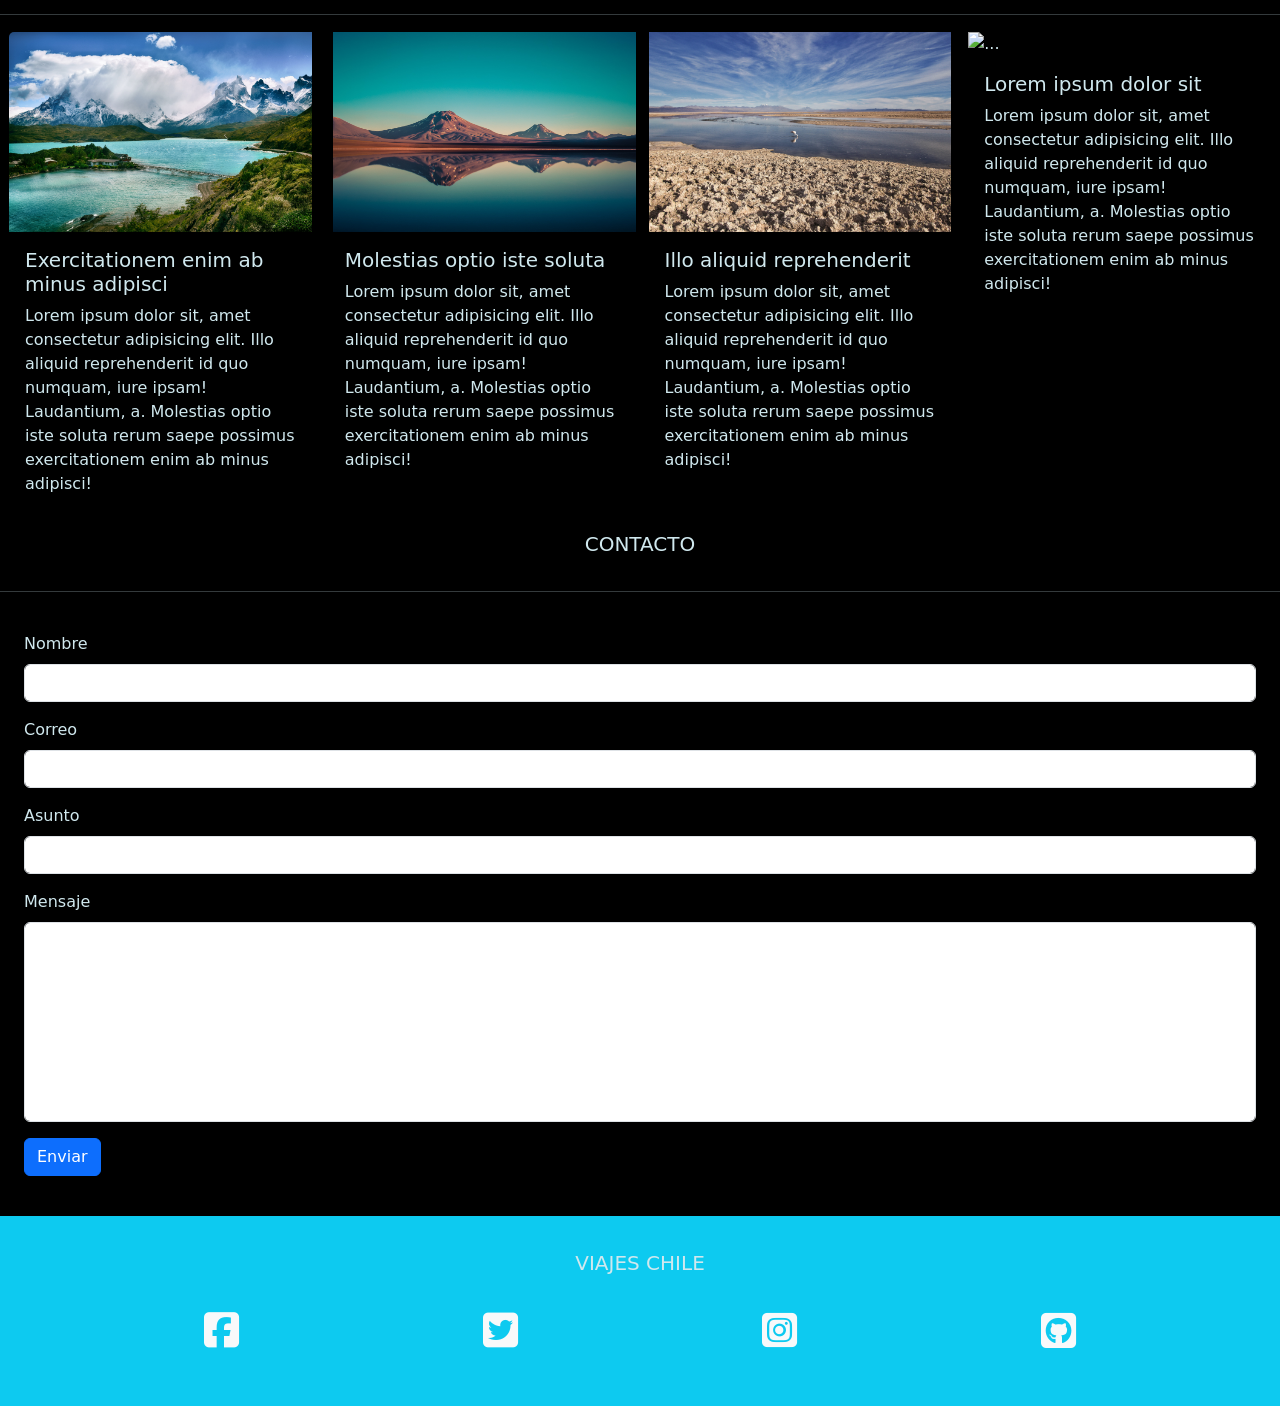
==== commit 8c37496c: "desafio listoooo" ====
--- a/index.html
+++ b/index.html
@@ -15,7 +15,7 @@
   <link rel="preconnect" href="https://fonts.googleapis.com">
   <link rel="preconnect" href="https://fonts.gstatic.com" crossorigin>
   <link href="https://fonts.googleapis.com/css2?family=Cabin&family=Lobster&display=swap" rel="stylesheet">
-  <link rel="stylesheet" href="style.css">
+  <link rel="stylesheet" href="assets/css/style.css">
 
   <title>Viajes Chile</title>
 
@@ -33,7 +33,7 @@
       <div class="container-fluid">
 
         <div class="imagen me-5">
-          <img src="assets/img/mundo.png" alt="" width="30" height="24" class="logo">
+          <img src="assets/img/carousel1.jpg" alt="" width="30" height="24" class="logo">
 
           <span class="navbar-text ms-5 text-light">Viajes Chile</span>
 
@@ -311,42 +311,44 @@
       <div class="row">
         <div class="col">
 
+
+          
           <div class="my-3">
             <span>VIAJES CHILE</span>
           </div>
         </div>
-        <div class="col mb-4">
-          <a href="https://www.facebook.com/" target="_blank" class="text-light">
-            <i class="fab fa-facebook-square fa-2x m-2 my-3"></i>
-          </a>
-        </div>
-
-        <div class="col">
-          <a href="https://twitter.com/" target="_blank" class="text-light">
-            <i class="fab fa-twitter-square fa-2x m-2 my-3" class="iconos"></i>
-          </a>
-        </div>
-
-        <div class="col">
-          <a href="https://www.instagram.com/" target="_blank" class="text-light">
-            <i class="fab fa-instagram-square fa-2x m-2 my-3"></i>
-          </a>
-        </div>
-
-        <div class="col">
-
-          <a href="https://github.com/" target="_blank" class="text-light">
-
-
-            <i class="fab fa-github-square fa-2x m-2 my-3 p-6"></i>
-
-
-
-
-
-          </a>
-        </div>
-
+
+        <div class="d-flex justify-content-end">
+          <div class="col mb-4">
+            <a href="https://www.facebook.com/" target="_blank" class="text-light">
+              <i class="fab fa-facebook-square fa-2x m-2 my-3"></i>
+            </a>
+          </div>
+
+          <div class="col">
+            <a href="https://twitter.com/" target="_blank" class="text-light">
+              <i class="fab fa-twitter-square fa-2x m-2 my-3" class="iconos"></i>
+            </a>
+          </div>
+
+          <div class="col">
+            <a href="https://www.instagram.com/" target="_blank" class="text-light">
+              <i class="fab fa-instagram-square fa-2x m-2 my-3"></i>
+            </a>
+          </div>
+
+          <div class="col">
+
+            <a href="https://github.com/" target="_blank" class="text-light">
+
+
+              <i class="fab fa-github-square fa-2x m-2 my-3 p-6"></i>
+
+
+            </a>
+          </div>
+
+        </div>
 
       </div>
   </footer>
--- a/assets/css/style.css
+++ b/assets/css/style.css
@@ -0,0 +1,107 @@
+* {
+  margin: 0;
+  padding: 0;
+  order: 0;
+}
+
+#navbar-with-carousel {
+  background-image: ('img/carousel1.jpg');
+  background-size: cover;
+  background-position: center;
+  background-color: blue;
+}
+
+body {
+  background-color: black;
+  color: #d0e8ee;
+}
+
+
+.links {
+  text-align: right;
+}
+
+.logo {
+  position: relative;
+  left: 50px;
+}
+
+/*revisar la imagen de fondo con el carrusel */
+.nav {
+  background-image: ('img/carousel1.jpg');
+}
+
+/* */
+
+.contenedor-flex {
+  display: flex;
+  justify-content: center;
+}
+
+.columna {
+  width: 30%;
+  padding: 20px;
+  background-color: black;
+  box-sizing: border-box;
+}
+
+
+.color-texto {
+  color: #d0e8ee;
+}
+
+
+h2 {
+  justify-content: center;
+  display: flex;
+}
+
+.img2 {
+  height: 4000px;
+  font-weight: 900px;
+}
+
+.card {
+  background-color: black;
+}
+
+.mensaje-input {
+  height: 200px;
+}
+
+/* tooltip form*/
+
+label {
+  display: flex;
+  width: 5em;
+}
+
+a {
+  text-decoration: none;
+  color: #d0e8ee;
+  font-size: 20px;
+}
+
+span {
+  font-size: 20px;
+}
+
+.card-header {
+  text-align: center;
+  align-items: center;
+  align-content: center;
+  height: 40px;
+}
+
+.texto {
+  padding-top: 20px;
+}
+
+.card-img-top {
+  max-height: 200px;
+}
+
+.iconos {
+  max-height: 220px;
+  padding-top: 20px;
+}
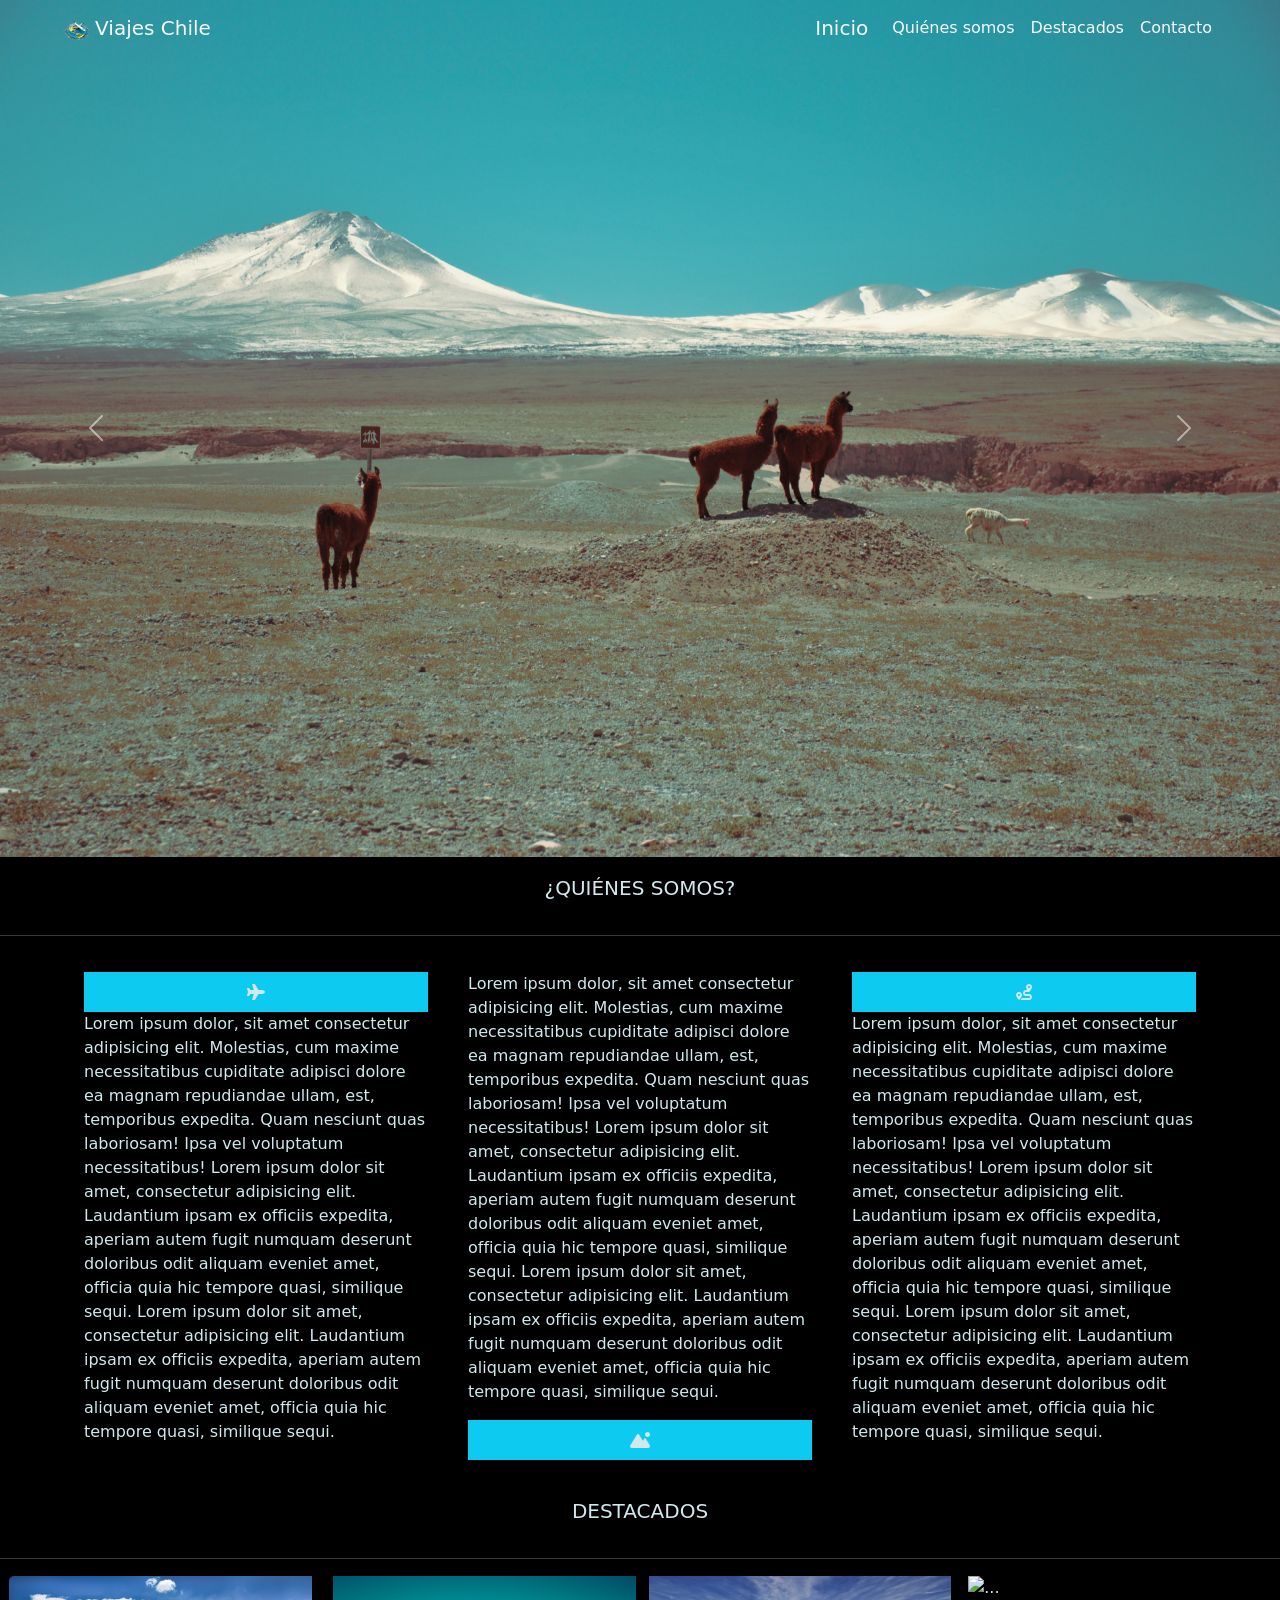
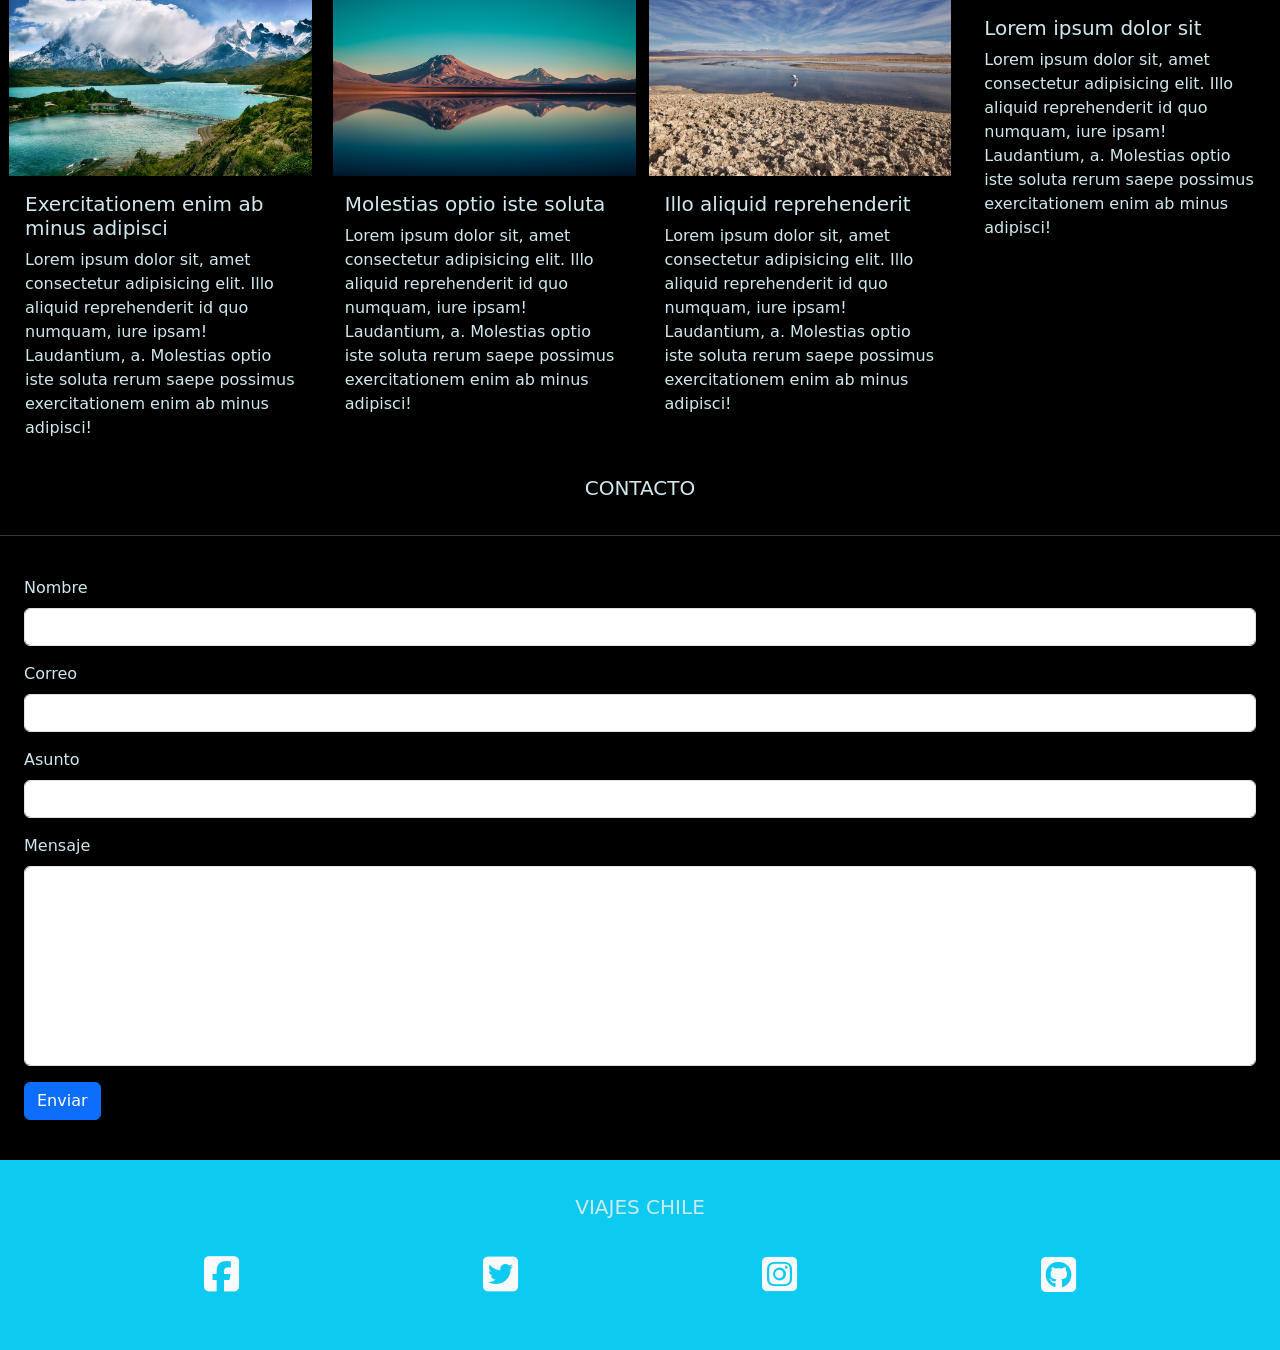
==== commit 70d8108f: "navbar transparente" ====
--- a/index.html
+++ b/index.html
@@ -18,50 +18,27 @@
   <link rel="stylesheet" href="assets/css/style.css">
 
   <title>Viajes Chile</title>
-
 </head>
-
 <body>
-
-
-
-  <section id="nav">
-
-
-
-    <nav class="navbar navbar-expand-lg bg-info navbar-with-carousel text-light">
+    <nav class="navbar navbar-expand-lg text-light ">
       <div class="container-fluid">
-
         <div class="imagen me-5">
-          <img src="assets/img/carousel1.jpg" alt="" width="30" height="24" class="logo">
-
+          <img src="assets/img/mundo.png" alt="" width="30" height="24" class="logo">
           <span class="navbar-text ms-5 text-light">Viajes Chile</span>
-
-
-        </div>
-
-
-
+        </div>
         <a class="navbar-brand ms-auto text-light" href="#">Inicio</a>
-
         <button class="navbar-toggler" type="button" data-bs-toggle="collapse" data-bs-target="#navbarText"
           aria-controls="navbarText" aria-expanded="false" aria-label="Toggle navigation">
           <span class="navbar-toggler-icon"></span>
         </button>
-
         <section class="links me-5">
-
           <div class="collapse navbar-collapse" id="navbarText">
             <ul class="navbar-nav me-auto mb-2 mb-lg-0">
               <li class="nav-item">
                 <a class="nav-link active text-light" aria-current="page" href="#quienes somos">Quiénes somos</a>
               </li>
               <li class="nav-item">
-
                 <a class="nav-link text-light" href="#destacados">Destacados</a>
-
-
-
               </li>
               <li class="nav-item">
                 <a class="nav-link text-light" href="#contacto">Contacto</a>
@@ -70,40 +47,19 @@
           </div>
         </section>
       </div>
-
-
-  </section>
   </nav>
-
-
-
-
   <!--carrusel-->
   <div id="carouselExampleFade" class="carousel slide carousel-fade" data-bs-ride="carousel">
     <div class="carousel-inner">
       <div class="carousel-item active">
-
-
-
         <img src="assets/img/carousel1.jpg" class="d-block w-100" alt="...">
-
-
-
-
       </div>
       <div class="carousel-item">
         <img src="assets/img/carousel2.jpg" class="d-block w-100" alt="...">
       </div>
       <div class="carousel-item">
         <img src="assets/img/carousel3.jpg" class="d-block w-100" alt="...">
-
-
-
-
-
-      </div>
-
-
+      </div>
     </div>
     <button class="carousel-control-prev" type="button" data-bs-target="#carouselExampleFade" data-bs-slide="prev">
       <span class="carousel-control-prev-icon" aria-hidden="true"></span>
@@ -115,18 +71,12 @@
     </button>
   </div>
   <!--presentacion 3 parrafos iconos-->
-
-
   <div class="col-md-12 d-none d-md-block">
-
-
     <section id="quienes somos">
       <a class="py-3 justify-content-center contenedor-flex" href="#nav">¿QUIÉNES SOMOS?</a>
     </section>
     <hr>
     <div class=" contenedor-flex">
-
-
       <div class="columna col-md-12 d-none d-md-block">
 
         <div class="card-header bg-info card-justify-content-center">
@@ -310,11 +260,10 @@
     <div class="container">
       <div class="row">
         <div class="col">
-
-
-          
           <div class="my-3">
-            <span>VIAJES CHILE</span>
+          <span>VIAJES CHILE</span>  
+
+
           </div>
         </div>
 
--- a/assets/css/style.css
+++ b/assets/css/style.css
@@ -8,8 +8,18 @@
   background-image: ('img/carousel1.jpg');
   background-size: cover;
   background-position: center;
-  background-color: blue;
+  
 }
+
+.navbar {
+  position: fixed;
+  top: 0;
+  left: 0;
+  width: 100%;
+  z-index: 100;
+}
+
+
 
 body {
   background-color: black;
@@ -27,9 +37,6 @@
 }
 
 /*revisar la imagen de fondo con el carrusel */
-.nav {
-  background-image: ('img/carousel1.jpg');
-}
 
 /* */
 
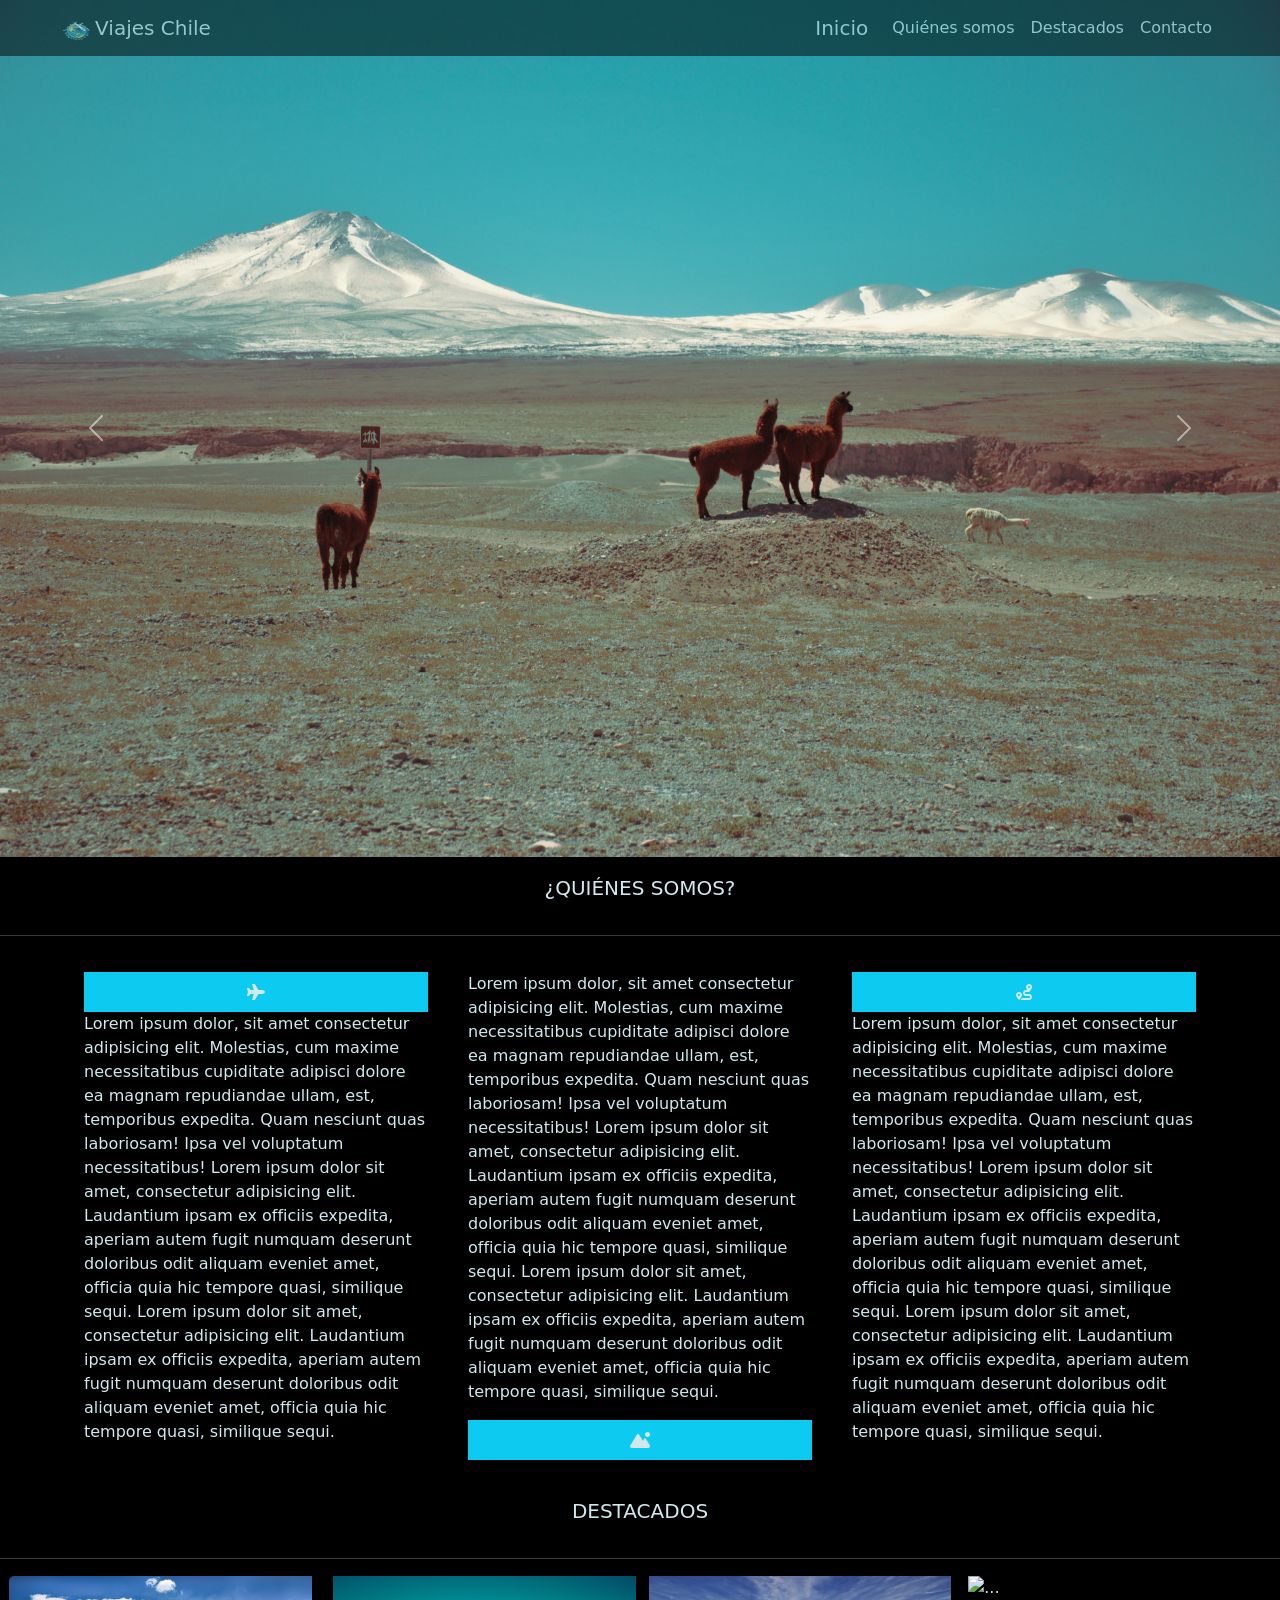
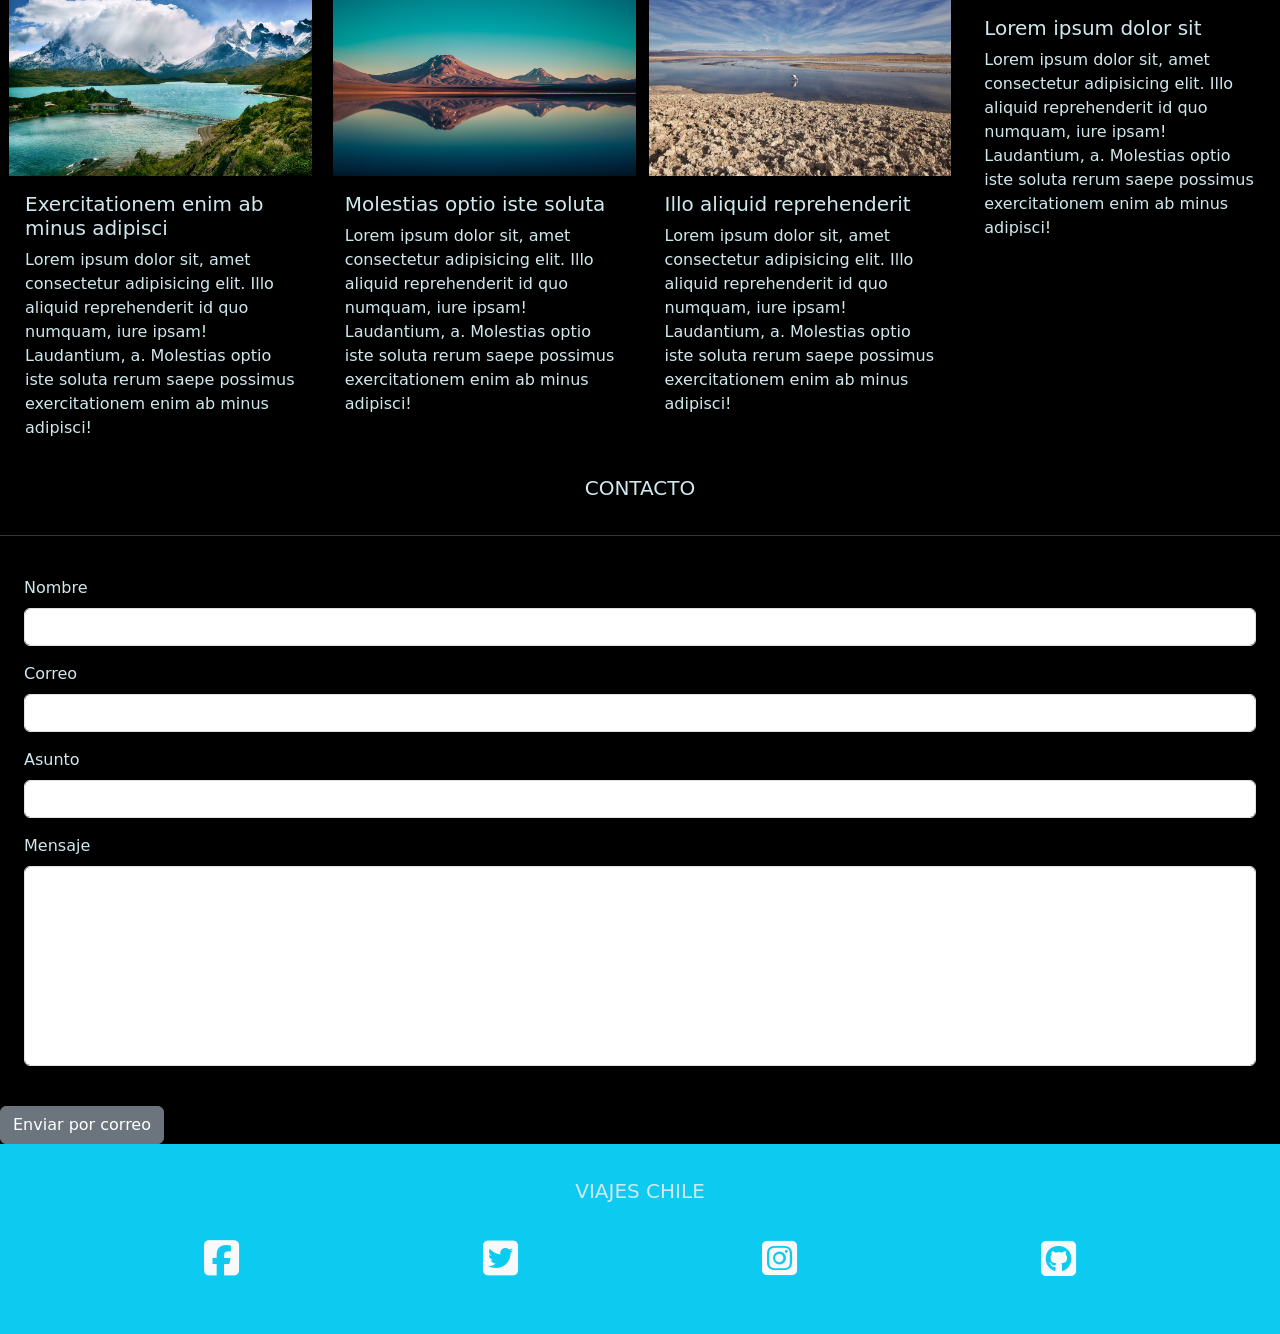
==== commit 347bf6fa: "orden y otros cambios" ====
--- a/index.html
+++ b/index.html
@@ -17,38 +17,42 @@
   <link href="https://fonts.googleapis.com/css2?family=Cabin&family=Lobster&display=swap" rel="stylesheet">
   <link rel="stylesheet" href="assets/css/style.css">
 
+  <!-- sacar esto -->
+
   <title>Viajes Chile</title>
 </head>
+
 <body>
-    <nav class="navbar navbar-expand-lg text-light ">
-      <div class="container-fluid">
-        <div class="imagen me-5">
-          <img src="assets/img/mundo.png" alt="" width="30" height="24" class="logo">
-          <span class="navbar-text ms-5 text-light">Viajes Chile</span>
-        </div>
-        <a class="navbar-brand ms-auto text-light" href="#">Inicio</a>
-        <button class="navbar-toggler" type="button" data-bs-toggle="collapse" data-bs-target="#navbarText"
-          aria-controls="navbarText" aria-expanded="false" aria-label="Toggle navigation">
-          <span class="navbar-toggler-icon"></span>
-        </button>
-        <section class="links me-5">
-          <div class="collapse navbar-collapse" id="navbarText">
-            <ul class="navbar-nav me-auto mb-2 mb-lg-0">
-              <li class="nav-item">
-                <a class="nav-link active text-light" aria-current="page" href="#quienes somos">Quiénes somos</a>
-              </li>
-              <li class="nav-item">
-                <a class="nav-link text-light" href="#destacados">Destacados</a>
-              </li>
-              <li class="nav-item">
-                <a class="nav-link text-light" href="#contacto">Contacto</a>
-              </li>
-            </ul>
-          </div>
-        </section>
-      </div>
+  <nav class="navbar navbar-expand-lg">
+    <div class="container-fluid">
+      <div class="imagen me-5">
+        <img src="assets/img/mundo.png" alt="" width="30" height="24" class="logo">
+        <span class="navbar-text ms-5 text-light">Viajes Chile</span>
+      </div>
+      <a class="navbar-brand ms-auto text-light" href="#">Inicio</a>
+      <button class="navbar-toggler" type="button" data-bs-toggle="collapse" data-bs-target="#navbarText"
+        aria-controls="navbarText" aria-expanded="false" aria-label="Toggle navigation">
+        <span class="navbar-toggler-icon"></span>
+      </button>
+      <section class="links me-5">
+        <div class="collapse navbar-collapse" id="navbarText">
+          <ul class="navbar-nav me-auto mb-2 mb-lg-0">
+            <li class="nav-item">
+              <a class="nav-link active text-light" aria-current="page" href="#quienessomos">Quiénes somos</a>
+            </li>
+            <li class="nav-item">
+              <a class="nav-link text-light" href="#destacados">Destacados</a>
+            </li>
+            <li class="nav-item">
+              <a class="nav-link text-light" href="#contacto">Contacto</a>
+            </li>
+          </ul>
+        </div>
+      </section>
+    </div>
   </nav>
   <!--carrusel-->
+
   <div id="carouselExampleFade" class="carousel slide carousel-fade" data-bs-ride="carousel">
     <div class="carousel-inner">
       <div class="carousel-item active">
@@ -72,257 +76,212 @@
   </div>
   <!--presentacion 3 parrafos iconos-->
   <div class="col-md-12 d-none d-md-block">
-    <section id="quienes somos">
-      <a class="py-3 justify-content-center contenedor-flex" href="#nav">¿QUIÉNES SOMOS?</a>
-    </section>
+    <section id="quienessomos">
+      <a class="py-3 justify-content-center contenedor-flex" href="#quienessomos">¿QUIÉNES SOMOS?</a>
+
+      <hr>
+      <div class=" contenedor-flex">
+        <div class="columna col-md-12 d-none d-md-block">
+          <div class="card-header bg-info card-justify-content-center">
+            <i class="fa-solid fa-plane m-2"></i>
+          </div>
+          <p>Lorem ipsum dolor, sit amet consectetur adipisicing elit. Molestias,
+            cum maxime necessitatibus cupiditate adipisci dolore ea magnam repudiandae
+            ullam, est, temporibus expedita. Quam nesciunt quas laboriosam! Ipsa vel
+            voluptatum necessitatibus! Lorem ipsum dolor sit amet, consectetur adipisicing elit.
+            Laudantium ipsam ex officiis expedita, aperiam autem fugit numquam deserunt doloribus
+            odit aliquam eveniet amet, officia quia hic tempore quasi, similique sequi. Lorem ipsum
+            dolor sit amet, consectetur adipisicing elit.
+            Laudantium ipsam ex officiis expedita, aperiam autem fugit numquam deserunt doloribus
+            odit aliquam eveniet amet, officia quia hic tempore quasi, similique sequi.</p>
+        </div>
+
+        <div class="columna col-md-12 d-none d-md-block">
+          <p>Lorem ipsum dolor, sit amet consectetur adipisicing elit. Molestias,
+            cum maxime necessitatibus cupiditate adipisci dolore ea magnam repudiandae
+            ullam, est, temporibus expedita. Quam nesciunt quas laboriosam! Ipsa vel
+            voluptatum necessitatibus! Lorem ipsum dolor sit amet, consectetur adipisicing elit.
+            Laudantium ipsam ex officiis expedita, aperiam autem fugit numquam deserunt doloribus
+            odit aliquam eveniet amet, officia quia hic tempore quasi, similique sequi. Lorem ipsum
+            dolor sit amet, consectetur adipisicing elit.
+            Laudantium ipsam ex officiis expedita, aperiam autem fugit numquam deserunt doloribus
+            odit aliquam eveniet amet, officia quia hic tempore quasi, similique sequi.</p>
+          <div class="card-header bg-info card-justify-content-center">
+            <i class="fa-solid fa-mountain-sun m-2"></i>
+          </div>
+        </div>
+
+        <div class="columna col-md-12 d-none d-md-block">
+          <div class="card-header bg-info card-justify-content-center">
+            <i class="fa-solid fa-route m-2"></i>
+          </div>
+
+          <p>Lorem ipsum dolor, sit amet consectetur adipisicing elit. Molestias,
+            cum maxime necessitatibus cupiditate adipisci dolore ea magnam repudiandae
+            ullam, est, temporibus expedita. Quam nesciunt quas laboriosam! Ipsa vel
+            voluptatum necessitatibus! Lorem ipsum dolor sit amet, consectetur adipisicing elit.
+            Laudantium ipsam ex officiis expedita, aperiam autem fugit numquam deserunt doloribus
+            odit aliquam eveniet amet, officia quia hic tempore quasi, similique sequi. Lorem ipsum
+            dolor sit amet, consectetur adipisicing elit.
+            Laudantium ipsam ex officiis expedita, aperiam autem fugit numquam deserunt doloribus
+            odit aliquam eveniet amet, officia quia hic tempore quasi, similique sequi.</p>
+        </div>
+      </div>
+  </div>
+  <!--cards-->
+  </section>
+  <!-- Contenido de la sección 1 -->
+
+  <section id="destacados">
+    <a class="py-3 justify-content-center contenedor-flex">DESTACADOS</a>
     <hr>
-    <div class=" contenedor-flex">
-      <div class="columna col-md-12 d-none d-md-block">
-
-        <div class="card-header bg-info card-justify-content-center">
-
-
-          <i class="fa-solid fa-plane m-2"></i>
-
-        </div>
-        <p>Lorem ipsum dolor, sit amet consectetur adipisicing elit. Molestias,
-          cum maxime necessitatibus cupiditate adipisci dolore ea magnam repudiandae
-          ullam, est, temporibus expedita. Quam nesciunt quas laboriosam! Ipsa vel
-          voluptatum necessitatibus! Lorem ipsum dolor sit amet, consectetur adipisicing elit.
-          Laudantium ipsam ex officiis expedita, aperiam autem fugit numquam deserunt doloribus
-          odit aliquam eveniet amet, officia quia hic tempore quasi, similique sequi. Lorem ipsum
-          dolor sit amet, consectetur adipisicing elit.
-          Laudantium ipsam ex officiis expedita, aperiam autem fugit numquam deserunt doloribus
-          odit aliquam eveniet amet, officia quia hic tempore quasi, similique sequi.</p>
-
-      </div>
-
-
-      <div class="columna col-md-12 d-none d-md-block">
-        <p>Lorem ipsum dolor, sit amet consectetur adipisicing elit. Molestias,
-          cum maxime necessitatibus cupiditate adipisci dolore ea magnam repudiandae
-          ullam, est, temporibus expedita. Quam nesciunt quas laboriosam! Ipsa vel
-          voluptatum necessitatibus! Lorem ipsum dolor sit amet, consectetur adipisicing elit.
-          Laudantium ipsam ex officiis expedita, aperiam autem fugit numquam deserunt doloribus
-          odit aliquam eveniet amet, officia quia hic tempore quasi, similique sequi. Lorem ipsum
-          dolor sit amet, consectetur adipisicing elit.
-          Laudantium ipsam ex officiis expedita, aperiam autem fugit numquam deserunt doloribus
-          odit aliquam eveniet amet, officia quia hic tempore quasi, similique sequi.</p>
-        <div class="card-header bg-info card-justify-content-center">
-          <i class="fa-solid fa-mountain-sun m-2"></i>
-        </div>
-      </div>
-
-
-
-
-      <div class="columna col-md-12 d-none d-md-block">
-        <div class="card-header bg-info card-justify-content-center">
-          <i class="fa-solid fa-route m-2"></i>
-        </div>
-        <p>Lorem ipsum dolor, sit amet consectetur adipisicing elit. Molestias,
-          cum maxime necessitatibus cupiditate adipisci dolore ea magnam repudiandae
-          ullam, est, temporibus expedita. Quam nesciunt quas laboriosam! Ipsa vel
-          voluptatum necessitatibus! Lorem ipsum dolor sit amet, consectetur adipisicing elit.
-          Laudantium ipsam ex officiis expedita, aperiam autem fugit numquam deserunt doloribus
-          odit aliquam eveniet amet, officia quia hic tempore quasi, similique sequi. Lorem ipsum
-          dolor sit amet, consectetur adipisicing elit.
-          Laudantium ipsam ex officiis expedita, aperiam autem fugit numquam deserunt doloribus
-          odit aliquam eveniet amet, officia quia hic tempore quasi, similique sequi.</p>
-      </div>
-    </div>
-
-  </div>
-
-
-  <!--cards-->
-
-
-  <!-- Contenido de la sección 1 -->
-
-  <section id="destacados">
-
-    <a class="py-3 justify-content-center contenedor-flex" href="#nav">DESTACADOS</a>
+    <div class="card-group ">
+      <div class="card">
+        <div class="color-texto">
+          <div class="col mx-2">
+
+            <img src="assets/img/card1.jpg" class="card-img-top" alt="...">
+            <div class="card-body">
+              <h5 class="card-title">Exercitationem enim ab minus adipisci</h5>
+              <p class="card-text">Lorem ipsum dolor sit, amet consectetur adipisicing elit.
+                Illo aliquid reprehenderit id quo numquam, iure ipsam! Laudantium, a.
+                Molestias optio iste soluta rerum saepe possimus exercitationem enim ab minus adipisci!
+              </p>
+            </div>
+          </div>
+        </div>
+      </div>
+      <div class="card">
+        <div class="color-texto">
+          <div class="col mx-2">
+            <img src="assets/img/card2.jpg" class="card-img-top h-50 w-100 ms-1" alt="...">
+            <div class="card-body">
+              <h5 class="card-title">Molestias optio iste soluta</h5>
+              <p class="card-text">Lorem ipsum dolor sit, amet consectetur adipisicing elit.
+                Illo aliquid reprehenderit id quo numquam, iure ipsam! Laudantium, a.
+                Molestias optio iste soluta rerum saepe possimus exercitationem enim ab minus adipisci!
+              </p>
+            </div>
+          </div>
+        </div>
+      </div>
+      <div class="card">
+        <div class="color-texto">
+          <div class="col mx-2">
+            <img src="assets/img/card3.jpg" class="card-img-top" alt="...">
+            <div class="card-body">
+              <h5 class="card-title">Illo aliquid reprehenderit</h5>
+              <p class="card-text">Lorem ipsum dolor sit, amet consectetur adipisicing elit.
+                Illo aliquid reprehenderit id quo numquam, iure ipsam! Laudantium, a.
+                Molestias optio iste soluta rerum saepe possimus exercitationem enim ab minus adipisci!
+              </p>
+            </div>
+          </div>
+        </div>
+      </div>
+      <div class="card">
+        <div class="color-texto">
+          <div class="col mx-2">
+            <img src="assets/img/card4.jpg" class="card-img-top" alt="...">
+            <div class="card-body">
+              <h5 class="card-title">Lorem ipsum dolor sit</h5>
+              <p class="card-text">Lorem ipsum dolor sit, amet consectetur adipisicing elit.
+                Illo aliquid reprehenderit id quo numquam, iure ipsam! Laudantium, a.
+                Molestias optio iste soluta rerum saepe possimus exercitationem enim ab minus adipisci!
+              </p>
+            </div>
+          </div>
+        </div>
+      </div>
+    </div>
+    </div>
+    </div>
+    </div>
 
   </section>
-  <hr>
-  <div class="card-group ">
-    <div class="card">
-      <div class="color-texto">
-        <div class="col mx-2">
-
-          <img src="assets/img/card1.jpg" class="card-img-top" alt="...">
-          <div class="card-body">
-            <h5 class="card-title">Exercitationem enim ab minus adipisci</h5>
-            <p class="card-text">Lorem ipsum dolor sit, amet consectetur adipisicing elit.
-              Illo aliquid reprehenderit id quo numquam, iure ipsam! Laudantium, a.
-              Molestias optio iste soluta rerum saepe possimus exercitationem enim ab minus adipisci!
-            </p>
-          </div>
-        </div>
-
-      </div>
-    </div>
-
-
-
-
-
-    <div class="card">
-      <div class="color-texto">
-        <div class="col mx-2">
-
-
-
-          <img src="assets/img/card2.jpg" class="card-img-top h-50 w-100 ms-1" alt="...">
-          <div class="card-body">
-            <h5 class="card-title">Molestias optio iste soluta</h5>
-            <p class="card-text">Lorem ipsum dolor sit, amet consectetur adipisicing elit.
-              Illo aliquid reprehenderit id quo numquam, iure ipsam! Laudantium, a.
-              Molestias optio iste soluta rerum saepe possimus exercitationem enim ab minus adipisci!
-            </p>
-          </div>
-        </div>
-      </div>
-    </div>
-
-
-
-
-    <div class="card">
-      <div class="color-texto">
-        <div class="col mx-2">
-          <img src="assets/img/card3.jpg" class="card-img-top" alt="...">
-          <div class="card-body">
-            <h5 class="card-title">Illo aliquid reprehenderit</h5>
-            <p class="card-text">Lorem ipsum dolor sit, amet consectetur adipisicing elit.
-              Illo aliquid reprehenderit id quo numquam, iure ipsam! Laudantium, a.
-              Molestias optio iste soluta rerum saepe possimus exercitationem enim ab minus adipisci!
-            </p>
-          </div>
-        </div>
-      </div>
-    </div>
-
-
-    <div class="card">
-      <div class="color-texto">
-        <div class="col mx-2">
-          <img src="assets/img/card4.jpg" class="card-img-top" alt="...">
-          <div class="card-body">
-            <h5 class="card-title">Lorem ipsum dolor sit</h5>
-            <p class="card-text">Lorem ipsum dolor sit, amet consectetur adipisicing elit.
-              Illo aliquid reprehenderit id quo numquam, iure ipsam! Laudantium, a.
-              Molestias optio iste soluta rerum saepe possimus exercitationem enim ab minus adipisci!
-            </p>
-          </div>
-        </div>
-      </div>
-
-    </div>
-
-  </div>
-  </div>
-  </div>
-  </div>
   <!--formulario-->
   <section id="contacto">
-    <a class="py-3 justify-content-center contenedor-flex" href="#nav">CONTACTO</a>
+    <a class="py-3 justify-content-center contenedor-flex">CONTACTO</a> <!--será esto??-->
+
+    <hr>
+    <form>
+      <div class="p-4">
+        <div class="mb-3 ">
+          <label for="nombre" class="form-label">Nombre</label>
+          <input type="text" class="form-control" id="nombre">
+        </div>
+        <div class="mb-3">
+          <label for="correo" class="form-label">Correo</label>
+          <input type="email" class="form-control" id="correo"
+            title="Te informaremos de increíbles paquetes de viajes.">
+        </div>
+
+        <div class="mb-3">
+          <label for="asunto" class="form-label">Asunto</label>
+          <input type="text" class="form-control" id="asunto">
+        </div>
+        <div class="mb-3">
+          <label for="mensaje" class="form-label">Mensaje</label>
+
+          <input type="text" class="form-control mensaje-input" id="mensaje">
+        </div>
+        <div class="mb-3">
+        </div>
+      </div>
+      </div>
+
+      <button id="mostrarAlerta" class="btn btn-secondary" data-bs-toggle="tooltip" data-bs-placement="bottom"
+        title="Presiona para enviar a tu correo">
+        Enviar por correo
+
+      </button>
+
+    </form>
   </section>
-  <hr>
-  <form>
-    <div class="p-4">
-      <div class="mb-3 ">
-        <label for="nombre" class="form-label">Nombre</label>
-        <input type="nombre" class="form-control" id="nombre">
-      </div>
-      <div class="mb-3">
-        <label for="correo" class="form-label">Correo</label><input type="correo" class="form-control"
-          title="Te informaremos de increíbles paquetes de viajes."></p>
-      </div>
-      <div class="mb-3">
-        <label for="asunto" class="form-label">Asunto</label>
-        <input type="asunto" class="form-control" id="asunto">
-      </div>
-      <div class="mb-3">
-        <label for="mensaje" class="form-label">Mensaje</label>
-
-        <input type="mensaje" class="form-control mensaje-input" id="mensaje">
-      </div>
-      <div class="mb-3">
-        <button type="enviar" class="btn btn-primary">Enviar</button>
-      </div>
-    </div>
-    </div>
-  </form>
+
   <!--footer-->
   <footer class="bg-info text-center py-3">
     <div class="container">
       <div class="row">
         <div class="col">
           <div class="my-3">
-          <span>VIAJES CHILE</span>  
-
-
-          </div>
-        </div>
-
+            <span>VIAJES CHILE</span>
+          </div>
+        </div>
         <div class="d-flex justify-content-end">
-          <div class="col mb-4">
+          <div class="col-3 mb-4">
             <a href="https://www.facebook.com/" target="_blank" class="text-light">
               <i class="fab fa-facebook-square fa-2x m-2 my-3"></i>
             </a>
           </div>
-
-          <div class="col">
+          <div class="col-3">
             <a href="https://twitter.com/" target="_blank" class="text-light">
               <i class="fab fa-twitter-square fa-2x m-2 my-3" class="iconos"></i>
             </a>
           </div>
-
-          <div class="col">
+          <div class="col-3">
             <a href="https://www.instagram.com/" target="_blank" class="text-light">
               <i class="fab fa-instagram-square fa-2x m-2 my-3"></i>
             </a>
           </div>
-
-          <div class="col">
-
+          <div class="col-3">
             <a href="https://github.com/" target="_blank" class="text-light">
-
-
               <i class="fab fa-github-square fa-2x m-2 my-3 p-6"></i>
-
-
-            </a>
-          </div>
-
-        </div>
-
+            </a>
+          </div>
+        </div>
       </div>
   </footer>
-
-
-
-  <script src="https://cdnjs.cloudflare.com/ajax/libs/tooltip.js/1.3.3/tooltip.min.js"
-    integrity="sha512-ql/3IzUzLuFdkLA2w9moj4ssGDZuvRTjRDeSEX+MnjrzjRpy1COnClBDprSR0KPWbpyxVMvjiLHgv0KFa+H8vw=="
-    crossorigin="anonymous" referrerpolicy="no-referrer"></script>
-
-
   <script src="https://cdn.jsdelivr.net/npm/@popperjs/core@2.11.8/dist/umd/popper.min.js"
     integrity="sha384-I7E8VVD/ismYTF4hNIPjVp/Zjvgyol6VFvRkX/vR+Vc4jQkC+hVqc2pM8ODewa9r"
     crossorigin="anonymous"></script>
 
-
-  <script src="https://cdnjs.cloudflare.com/ajax/libs/smooth-scroll/16.1.3/smooth-scroll.min.js"
-    integrity="sha512-HYG9E+RmbXS7oy529Nk8byKFw5jqM3R1zzvoV2JnltsIGkK/AhZSzciYCNxDMOXEbYO9w6MJ6SpuYgm5PJPpeQ=="
-    crossorigin="anonymous" referrerpolicy="no-referrer"></script>
-
-
-
   <script src="https://cdn.jsdelivr.net/npm/bootstrap@5.3.2/dist/js/bootstrap.min.js"></script>
   <script src="https://ajax.googleapis.com/ajax/libs/jquery/3.7.1/jquery.min.js"></script>
 
+  <script src="assets/js/index.js"></script>
+
+  <!-- sacar esto -->
 
 </body>
 
--- a/assets/css/style.css
+++ b/assets/css/style.css
@@ -4,28 +4,20 @@
   order: 0;
 }
 
-#navbar-with-carousel {
-  background-image: ('img/carousel1.jpg');
-  background-size: cover;
-  background-position: center;
-  
-}
-
 .navbar {
   position: fixed;
+  opacity: 0.5;
   top: 0;
   left: 0;
   width: 100%;
   z-index: 100;
+  background-color: black;
 }
-
-
 
 body {
   background-color: black;
   color: #d0e8ee;
 }
-
 
 .links {
   text-align: right;
@@ -35,10 +27,6 @@
   position: relative;
   left: 50px;
 }
-
-/*revisar la imagen de fondo con el carrusel */
-
-/* */
 
 .contenedor-flex {
   display: flex;
@@ -52,11 +40,9 @@
   box-sizing: border-box;
 }
 
-
 .color-texto {
   color: #d0e8ee;
 }
-
 
 h2 {
   justify-content: center;
@@ -108,7 +94,3 @@
   max-height: 200px;
 }
 
-.iconos {
-  max-height: 220px;
-  padding-top: 20px;
-}
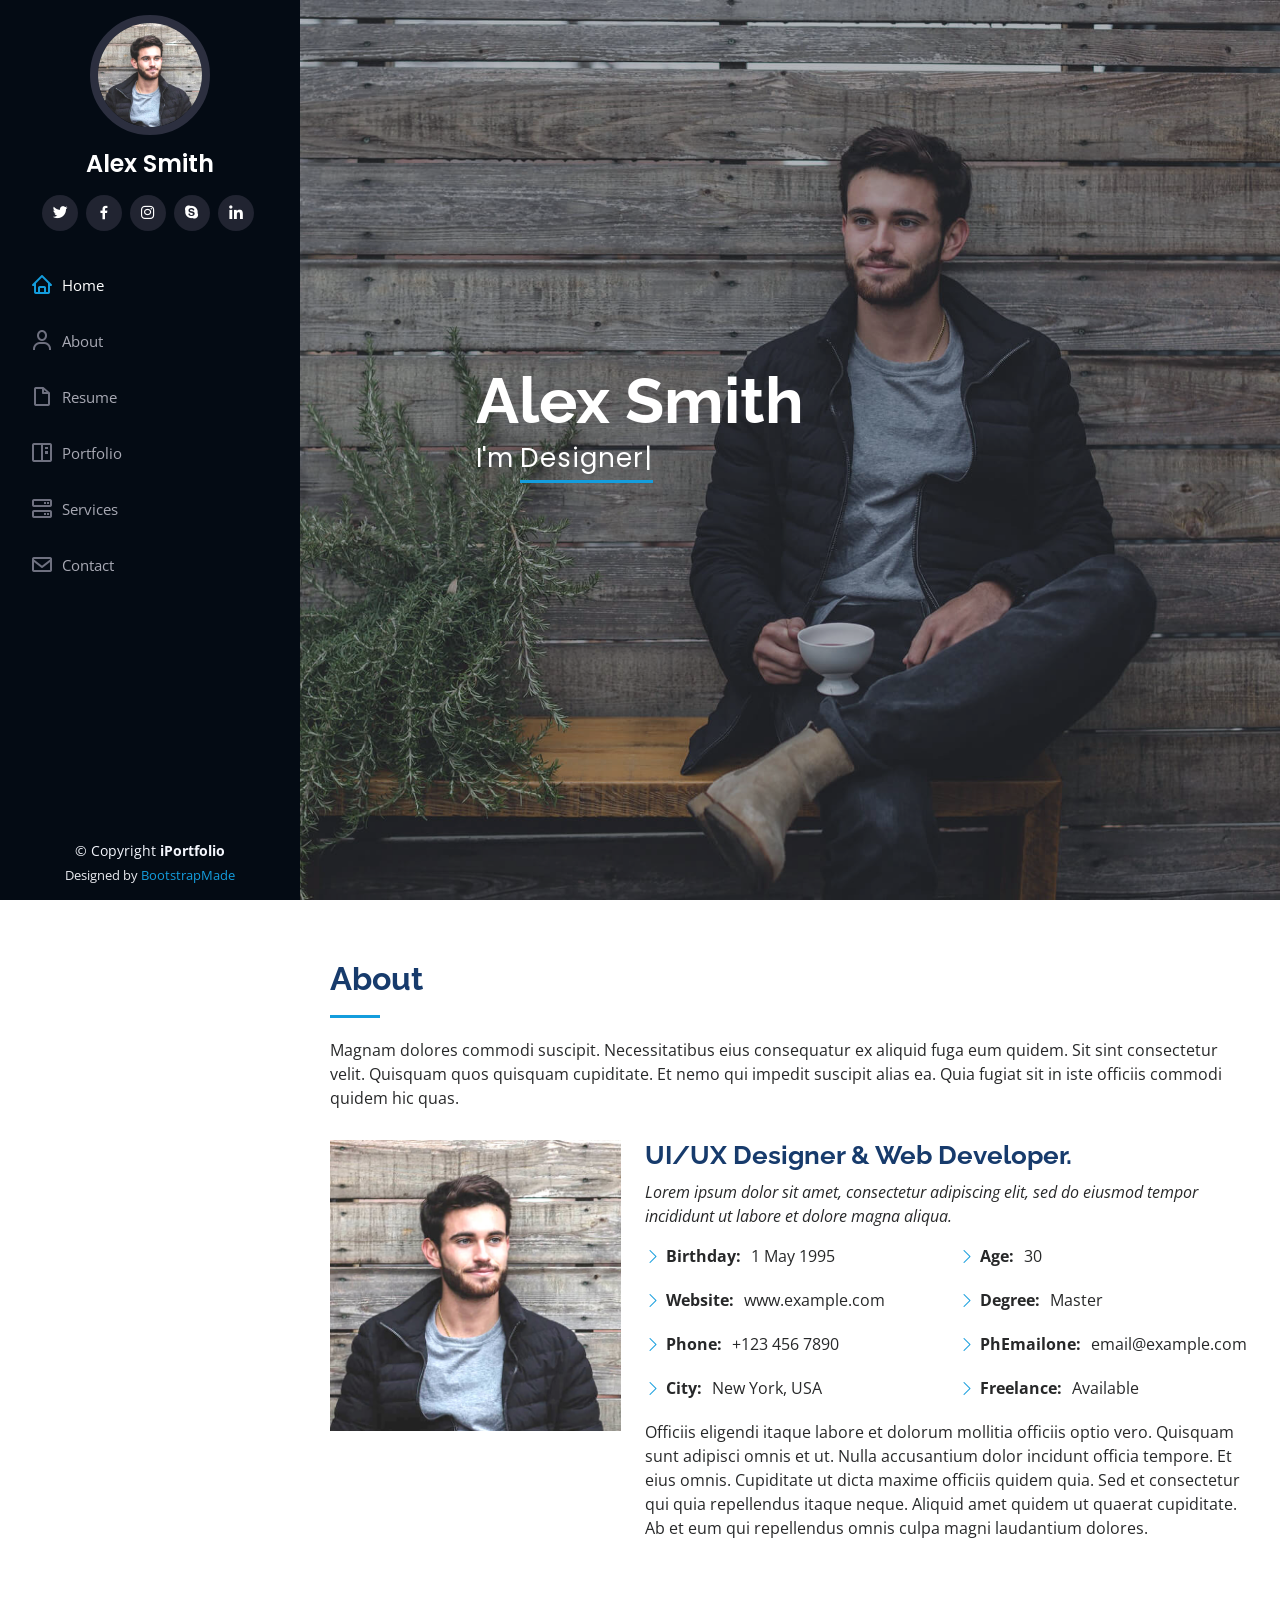
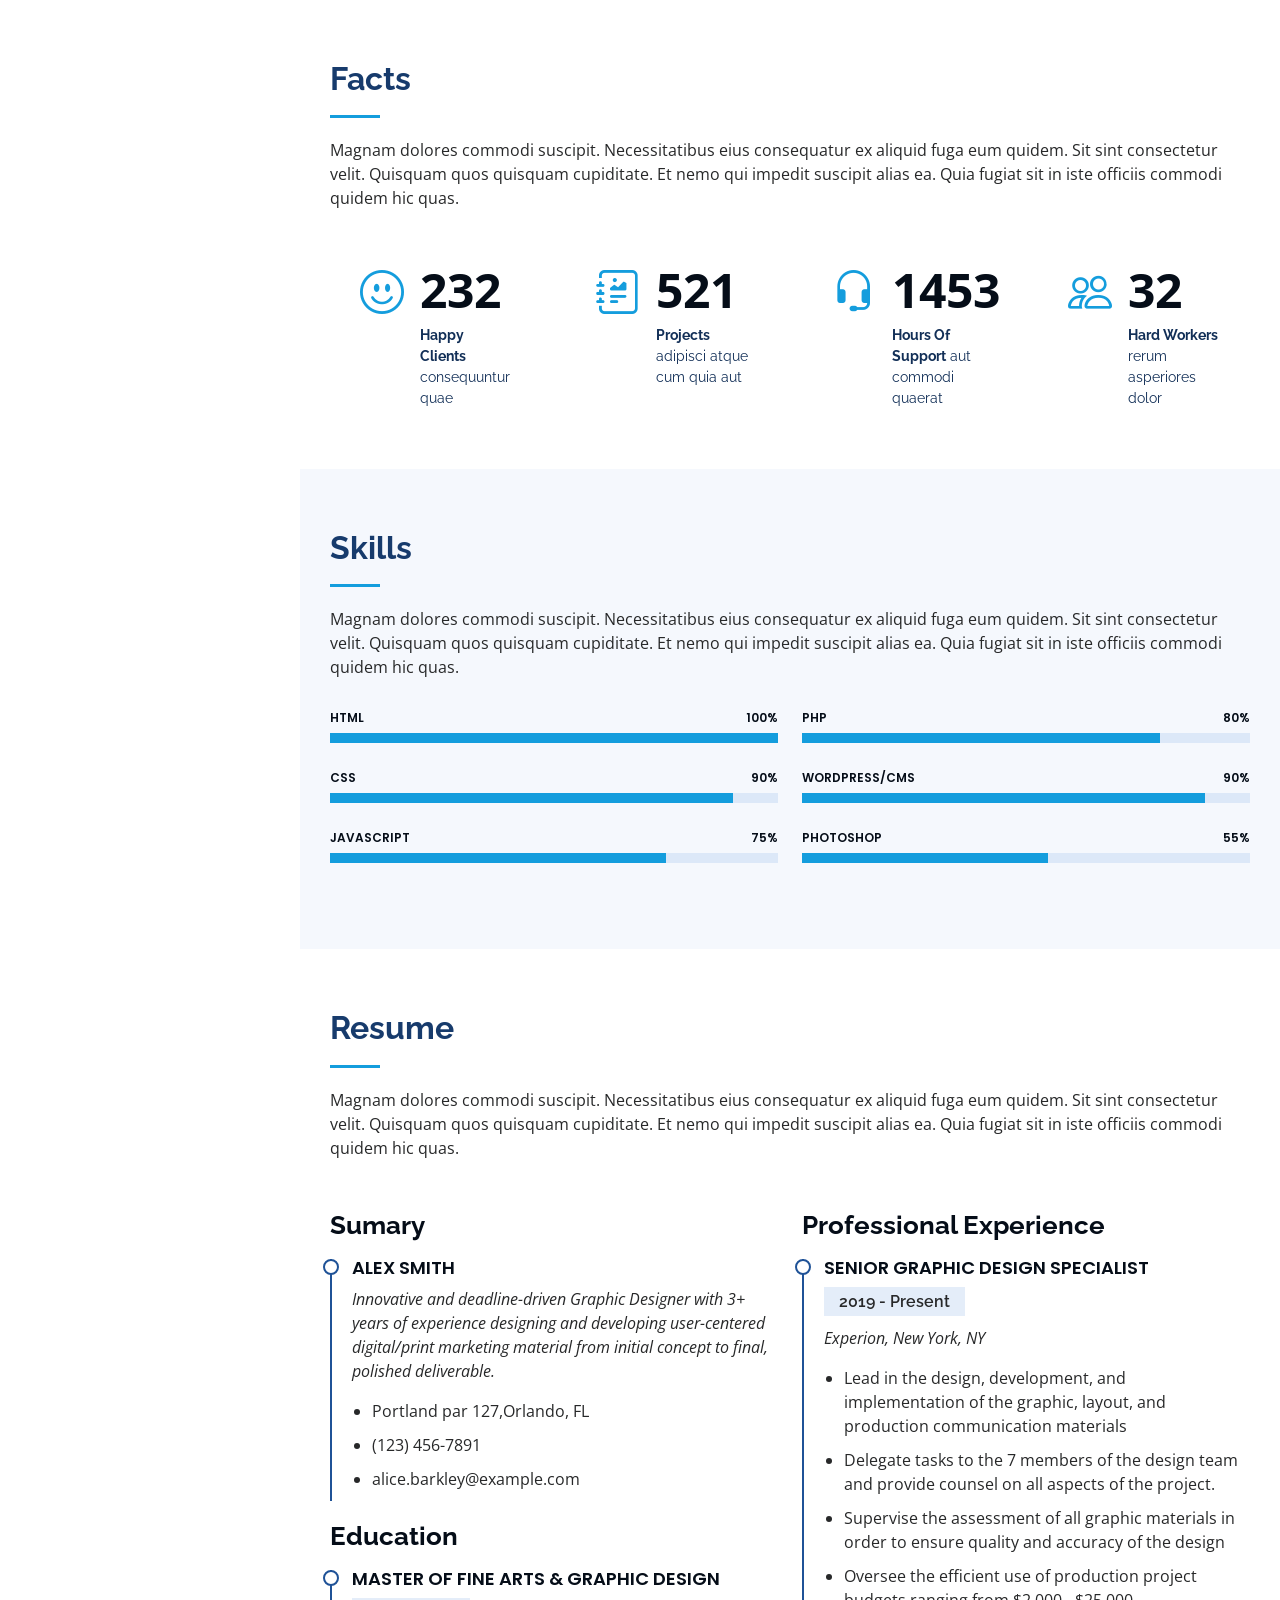
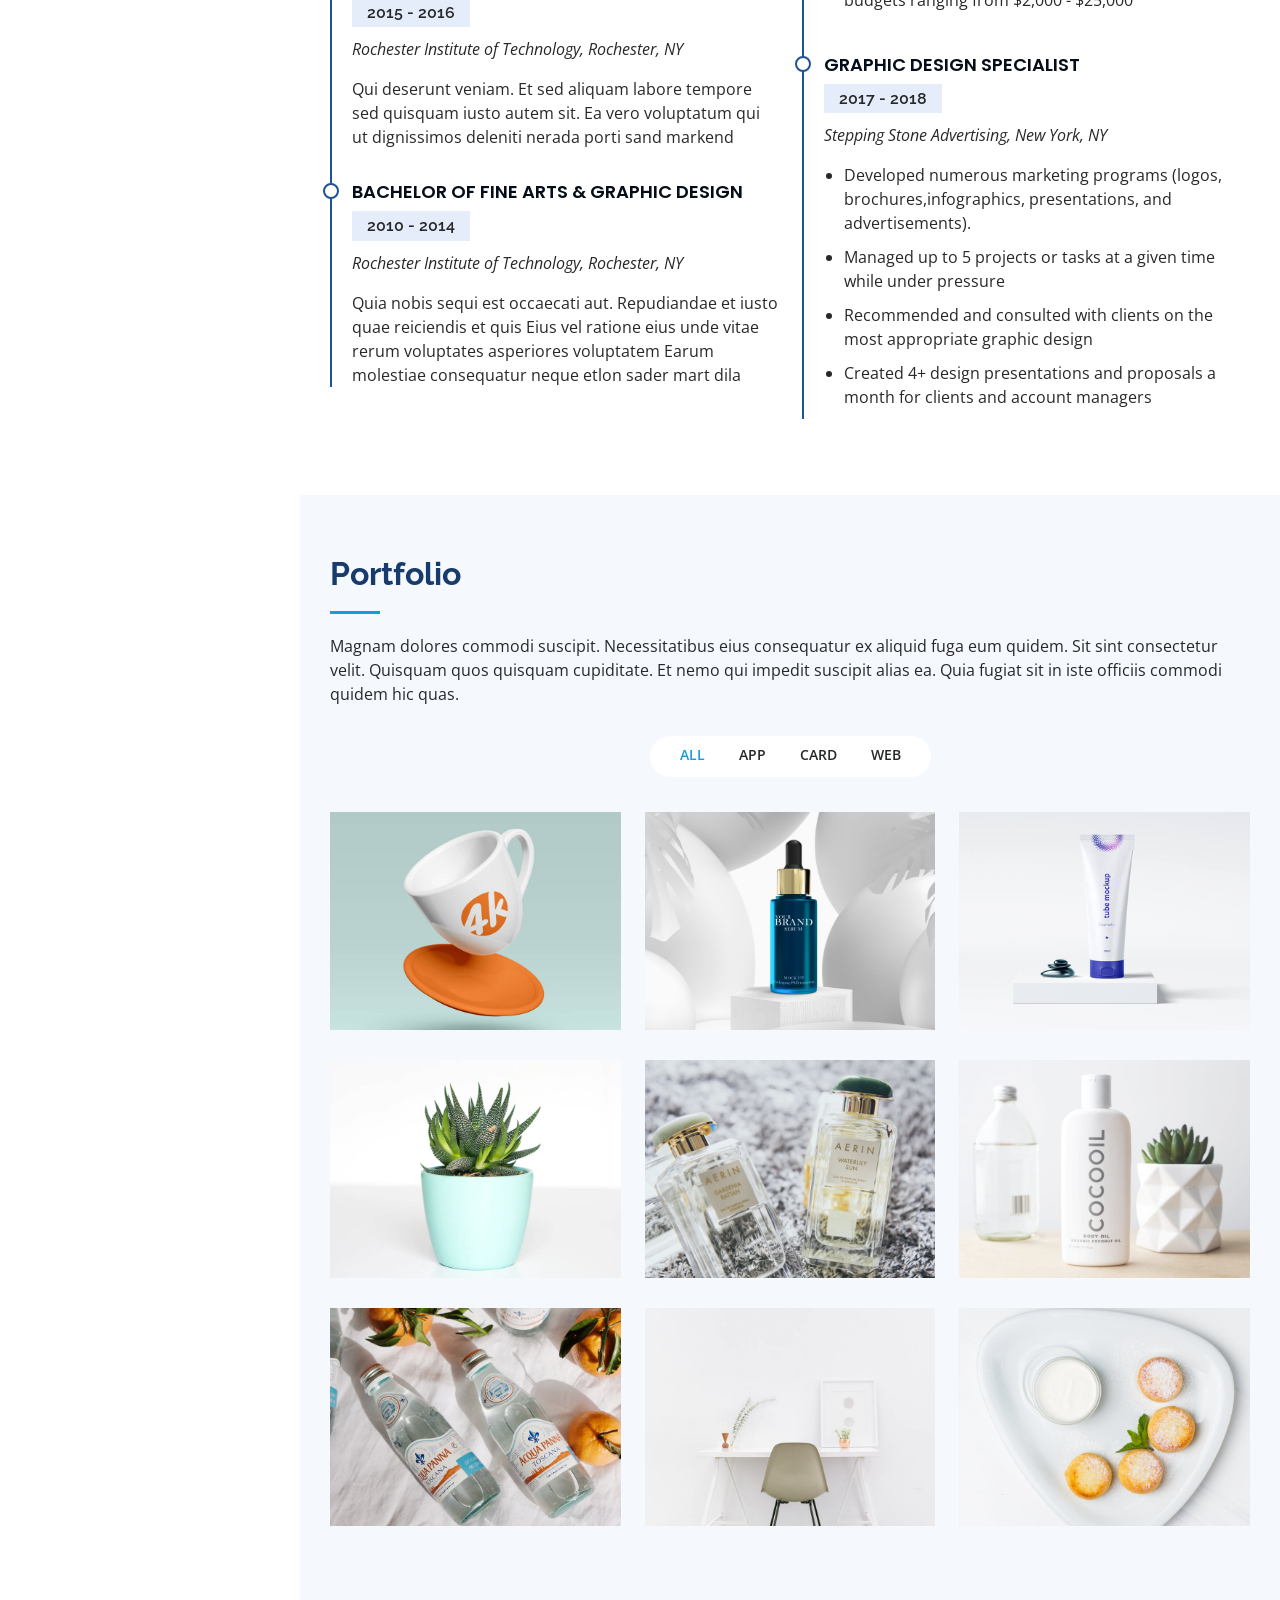
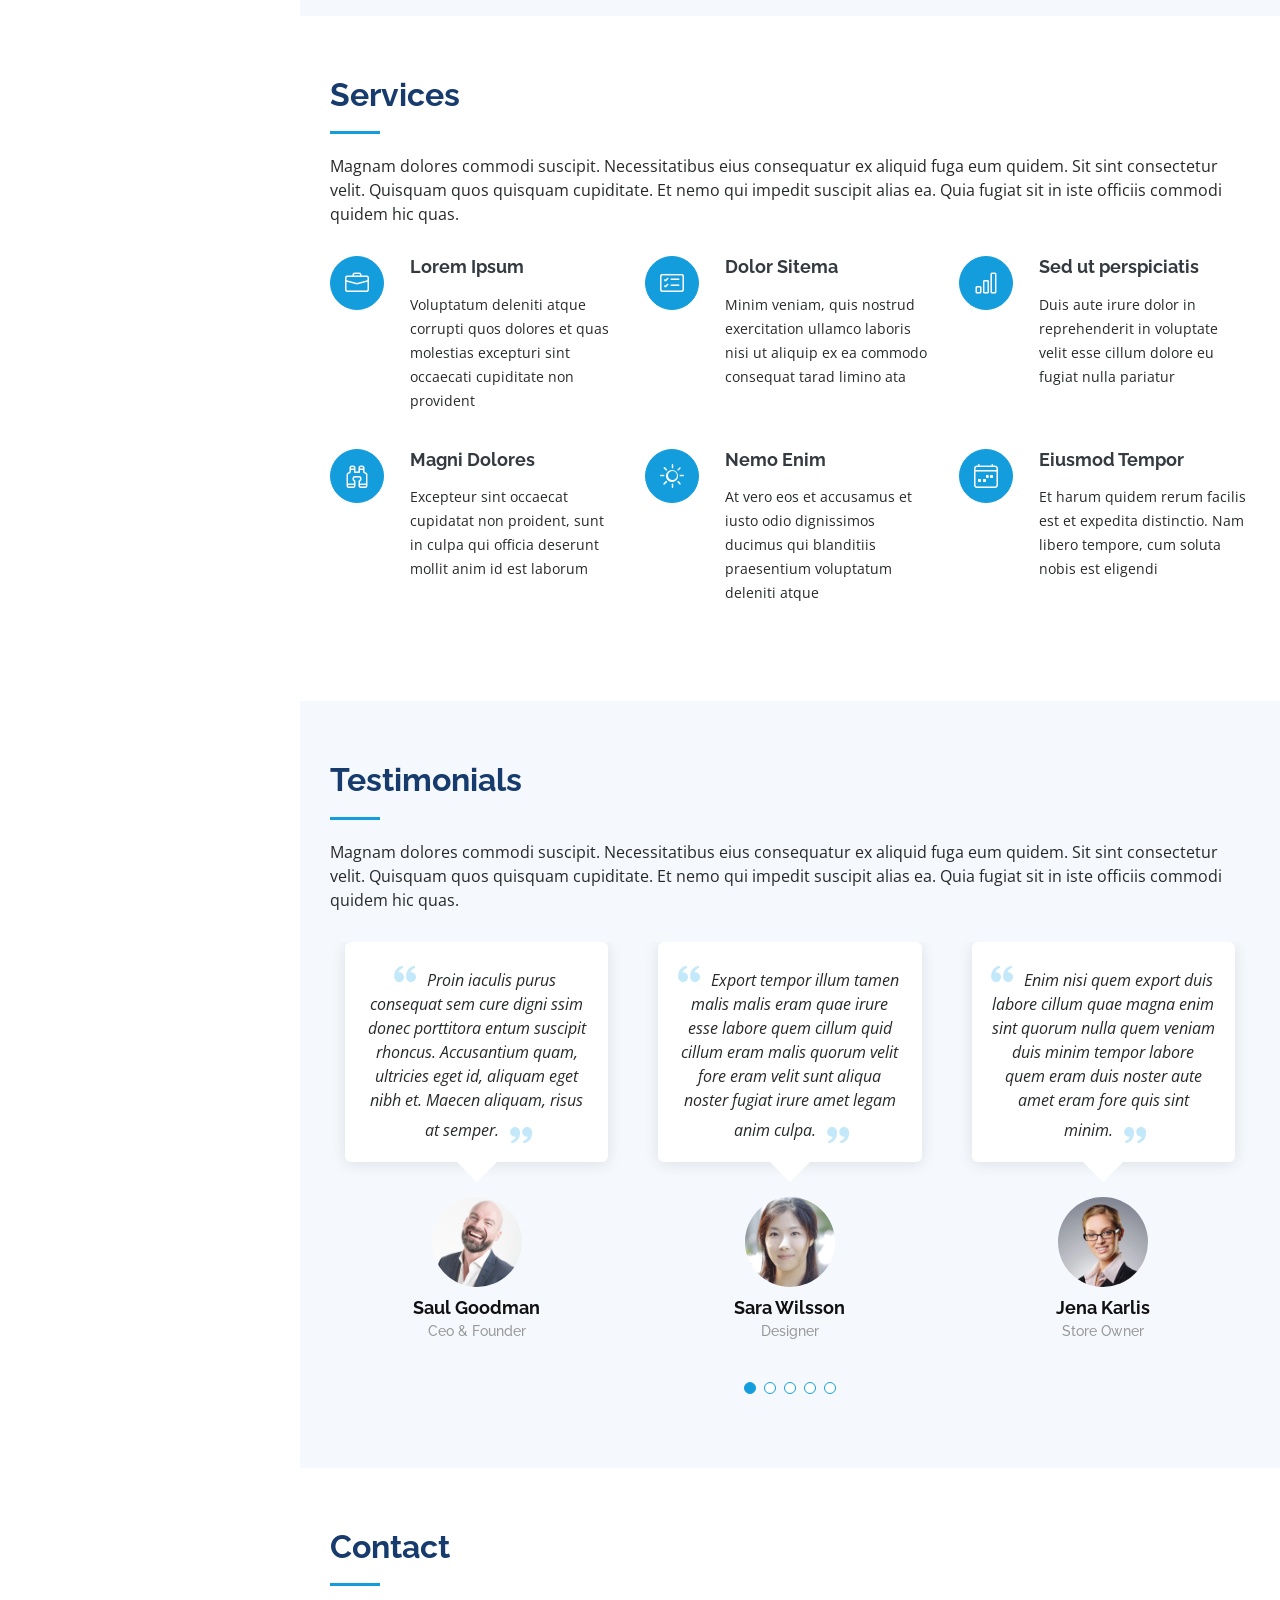
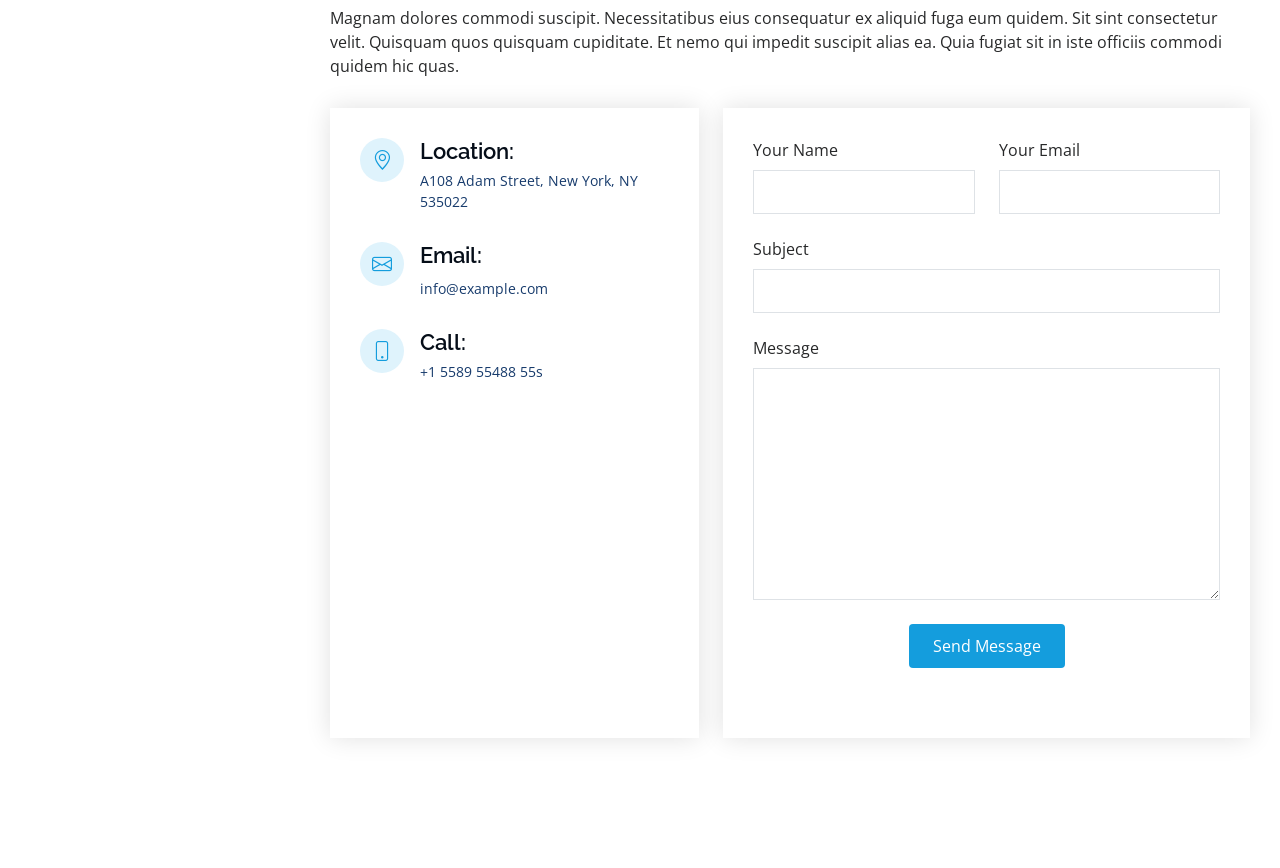
==== commit b7927b26: "first commit" ====
--- a/index.html
+++ b/index.html
@@ -1,287 +1,661 @@
 <!DOCTYPE html>
-<html lang="es">
+<html lang="en">
 
 <head>
-  <meta charset="UTF-8">
-  <meta name="viewport" content="width=device-width, initial-scale=1.0">
-  <link rel="stylesheet" href="https://cdn.jsdelivr.net/npm/bootstrap@5.3.2/dist/css/bootstrap.min.css"
-    integrity="sha384-T3c6CoIi6uLrA9TneNEoa7RxnatzjcDSCmG1MXxSR1GAsXEV/Dwwykc2MPK8M2HN" crossorigin="anonymous">
-
-  <link rel="shortcut icon" href="assets/img/mundo.png" type="image/x-icon">
-
-  <link rel="stylesheet" href="https://cdnjs.cloudflare.com/ajax/libs/font-awesome/6.5.1/css/all.min.css"
-    integrity="sha512-DTOQO9RWCH3ppGqcWaEA1BIZOC6xxalwEsw9c2QQeAIftl+Vegovlnee1c9QX4TctnWMn13TZye+giMm8e2LwA=="
-    crossorigin="anonymous" referrerpolicy="no-referrer" />
-  <link rel="preconnect" href="https://fonts.googleapis.com">
-  <link rel="preconnect" href="https://fonts.gstatic.com" crossorigin>
-  <link href="https://fonts.googleapis.com/css2?family=Cabin&family=Lobster&display=swap" rel="stylesheet">
-  <link rel="stylesheet" href="assets/css/style.css">
-
-  <!-- sacar esto -->
-
-  <title>Viajes Chile</title>
+  <meta charset="utf-8">
+  <meta content="width=device-width, initial-scale=1.0" name="viewport">
+
+  <title>iPortfolio Bootstrap Template - Index</title>
+  <meta content="" name="description">
+  <meta content="" name="keywords">
+
+  <!-- Favicons -->
+  <link href="assets/img/favicon.png" rel="icon">
+  <link href="assets/img/apple-touch-icon.png" rel="apple-touch-icon">
+
+  <!-- Google Fonts -->
+  <link href="https://fonts.googleapis.com/css?family=Open+Sans:300,300i,400,400i,600,600i,700,700i|Raleway:300,300i,400,400i,500,500i,600,600i,700,700i|Poppins:300,300i,400,400i,500,500i,600,600i,700,700i" rel="stylesheet">
+
+  <!-- Vendor CSS Files -->
+  <link href="assets/vendor/aos/aos.css" rel="stylesheet">
+  <link href="assets/vendor/bootstrap/css/bootstrap.min.css" rel="stylesheet">
+  <link href="assets/vendor/bootstrap-icons/bootstrap-icons.css" rel="stylesheet">
+  <link href="assets/vendor/boxicons/css/boxicons.min.css" rel="stylesheet">
+  <link href="assets/vendor/glightbox/css/glightbox.min.css" rel="stylesheet">
+  <link href="assets/vendor/swiper/swiper-bundle.min.css" rel="stylesheet">
+
+  <!-- Template Main CSS File -->
+  <link href="assets/css/style.css" rel="stylesheet">
+
+  <!-- =======================================================
+  * Template Name: iPortfolio
+  * Template URL: https://bootstrapmade.com/iportfolio-bootstrap-portfolio-websites-template/
+  * Updated: Mar 17 2024 with Bootstrap v5.3.3
+  * Author: BootstrapMade.com
+  * License: https://bootstrapmade.com/license/
+  ======================================================== -->
 </head>
 
 <body>
-  <nav class="navbar navbar-expand-lg">
-    <div class="container-fluid">
-      <div class="imagen me-5">
-        <img src="assets/img/mundo.png" alt="" width="30" height="24" class="logo">
-        <span class="navbar-text ms-5 text-light">Viajes Chile</span>
-      </div>
-      <a class="navbar-brand ms-auto text-light" href="#">Inicio</a>
-      <button class="navbar-toggler" type="button" data-bs-toggle="collapse" data-bs-target="#navbarText"
-        aria-controls="navbarText" aria-expanded="false" aria-label="Toggle navigation">
-        <span class="navbar-toggler-icon"></span>
-      </button>
-      <section class="links me-5">
-        <div class="collapse navbar-collapse" id="navbarText">
-          <ul class="navbar-nav me-auto mb-2 mb-lg-0">
-            <li class="nav-item">
-              <a class="nav-link active text-light" aria-current="page" href="#quienessomos">Quiénes somos</a>
-            </li>
-            <li class="nav-item">
-              <a class="nav-link text-light" href="#destacados">Destacados</a>
-            </li>
-            <li class="nav-item">
-              <a class="nav-link text-light" href="#contacto">Contacto</a>
-            </li>
-          </ul>
-        </div>
-      </section>
+
+  <!-- ======= Mobile nav toggle button ======= -->
+  <i class="bi bi-list mobile-nav-toggle d-xl-none"></i>
+
+  <!-- ======= Header ======= -->
+  <header id="header">
+    <div class="d-flex flex-column">
+
+      <div class="profile">
+        <img src="assets/img/profile-img.jpg" alt="" class="img-fluid rounded-circle">
+        <h1 class="text-light"><a href="index.html">Alex Smith</a></h1>
+        <div class="social-links mt-3 text-center">
+          <a href="#" class="twitter"><i class="bx bxl-twitter"></i></a>
+          <a href="#" class="facebook"><i class="bx bxl-facebook"></i></a>
+          <a href="#" class="instagram"><i class="bx bxl-instagram"></i></a>
+          <a href="#" class="google-plus"><i class="bx bxl-skype"></i></a>
+          <a href="#" class="linkedin"><i class="bx bxl-linkedin"></i></a>
+        </div>
+      </div>
+
+      <nav id="navbar" class="nav-menu navbar">
+        <ul>
+          <li><a href="#hero" class="nav-link scrollto active"><i class="bx bx-home"></i> <span>Home</span></a></li>
+          <li><a href="#about" class="nav-link scrollto"><i class="bx bx-user"></i> <span>About</span></a></li>
+          <li><a href="#resume" class="nav-link scrollto"><i class="bx bx-file-blank"></i> <span>Resume</span></a></li>
+          <li><a href="#portfolio" class="nav-link scrollto"><i class="bx bx-book-content"></i> <span>Portfolio</span></a></li>
+          <li><a href="#services" class="nav-link scrollto"><i class="bx bx-server"></i> <span>Services</span></a></li>
+          <li><a href="#contact" class="nav-link scrollto"><i class="bx bx-envelope"></i> <span>Contact</span></a></li>
+        </ul>
+      </nav><!-- .nav-menu -->
     </div>
-  </nav>
-  <!--carrusel-->
-
-  <div id="carouselExampleFade" class="carousel slide carousel-fade" data-bs-ride="carousel">
-    <div class="carousel-inner">
-      <div class="carousel-item active">
-        <img src="assets/img/carousel1.jpg" class="d-block w-100" alt="...">
-      </div>
-      <div class="carousel-item">
-        <img src="assets/img/carousel2.jpg" class="d-block w-100" alt="...">
-      </div>
-      <div class="carousel-item">
-        <img src="assets/img/carousel3.jpg" class="d-block w-100" alt="...">
-      </div>
+  </header><!-- End Header -->
+
+  <!-- ======= Hero Section ======= -->
+  <section id="hero" class="d-flex flex-column justify-content-center align-items-center">
+    <div class="hero-container" data-aos="fade-in">
+      <h1>Alex Smith</h1>
+      <p>I'm <span class="typed" data-typed-items="Designer, Developer, Freelancer, Photographer"></span></p>
     </div>
-    <button class="carousel-control-prev" type="button" data-bs-target="#carouselExampleFade" data-bs-slide="prev">
-      <span class="carousel-control-prev-icon" aria-hidden="true"></span>
-      <span class="visually-hidden">Previous</span>
-    </button>
-    <button class="carousel-control-next" type="button" data-bs-target="#carouselExampleFade" data-bs-slide="next">
-      <span class="carousel-control-next-icon" aria-hidden="true"></span>
-      <span class="visually-hidden">Next</span>
-    </button>
-  </div>
-  <!--presentacion 3 parrafos iconos-->
-  <div class="col-md-12 d-none d-md-block">
-    <section id="quienessomos">
-      <a class="py-3 justify-content-center contenedor-flex" href="#quienessomos">¿QUIÉNES SOMOS?</a>
-
-      <hr>
-      <div class=" contenedor-flex">
-        <div class="columna col-md-12 d-none d-md-block">
-          <div class="card-header bg-info card-justify-content-center">
-            <i class="fa-solid fa-plane m-2"></i>
-          </div>
-          <p>Lorem ipsum dolor, sit amet consectetur adipisicing elit. Molestias,
-            cum maxime necessitatibus cupiditate adipisci dolore ea magnam repudiandae
-            ullam, est, temporibus expedita. Quam nesciunt quas laboriosam! Ipsa vel
-            voluptatum necessitatibus! Lorem ipsum dolor sit amet, consectetur adipisicing elit.
-            Laudantium ipsam ex officiis expedita, aperiam autem fugit numquam deserunt doloribus
-            odit aliquam eveniet amet, officia quia hic tempore quasi, similique sequi. Lorem ipsum
-            dolor sit amet, consectetur adipisicing elit.
-            Laudantium ipsam ex officiis expedita, aperiam autem fugit numquam deserunt doloribus
-            odit aliquam eveniet amet, officia quia hic tempore quasi, similique sequi.</p>
-        </div>
-
-        <div class="columna col-md-12 d-none d-md-block">
-          <p>Lorem ipsum dolor, sit amet consectetur adipisicing elit. Molestias,
-            cum maxime necessitatibus cupiditate adipisci dolore ea magnam repudiandae
-            ullam, est, temporibus expedita. Quam nesciunt quas laboriosam! Ipsa vel
-            voluptatum necessitatibus! Lorem ipsum dolor sit amet, consectetur adipisicing elit.
-            Laudantium ipsam ex officiis expedita, aperiam autem fugit numquam deserunt doloribus
-            odit aliquam eveniet amet, officia quia hic tempore quasi, similique sequi. Lorem ipsum
-            dolor sit amet, consectetur adipisicing elit.
-            Laudantium ipsam ex officiis expedita, aperiam autem fugit numquam deserunt doloribus
-            odit aliquam eveniet amet, officia quia hic tempore quasi, similique sequi.</p>
-          <div class="card-header bg-info card-justify-content-center">
-            <i class="fa-solid fa-mountain-sun m-2"></i>
-          </div>
-        </div>
-
-        <div class="columna col-md-12 d-none d-md-block">
-          <div class="card-header bg-info card-justify-content-center">
-            <i class="fa-solid fa-route m-2"></i>
-          </div>
-
-          <p>Lorem ipsum dolor, sit amet consectetur adipisicing elit. Molestias,
-            cum maxime necessitatibus cupiditate adipisci dolore ea magnam repudiandae
-            ullam, est, temporibus expedita. Quam nesciunt quas laboriosam! Ipsa vel
-            voluptatum necessitatibus! Lorem ipsum dolor sit amet, consectetur adipisicing elit.
-            Laudantium ipsam ex officiis expedita, aperiam autem fugit numquam deserunt doloribus
-            odit aliquam eveniet amet, officia quia hic tempore quasi, similique sequi. Lorem ipsum
-            dolor sit amet, consectetur adipisicing elit.
-            Laudantium ipsam ex officiis expedita, aperiam autem fugit numquam deserunt doloribus
-            odit aliquam eveniet amet, officia quia hic tempore quasi, similique sequi.</p>
-        </div>
-      </div>
-  </div>
-  <!--cards-->
-  </section>
-  <!-- Contenido de la sección 1 -->
-
-  <section id="destacados">
-    <a class="py-3 justify-content-center contenedor-flex">DESTACADOS</a>
-    <hr>
-    <div class="card-group ">
-      <div class="card">
-        <div class="color-texto">
-          <div class="col mx-2">
-
-            <img src="assets/img/card1.jpg" class="card-img-top" alt="...">
-            <div class="card-body">
-              <h5 class="card-title">Exercitationem enim ab minus adipisci</h5>
-              <p class="card-text">Lorem ipsum dolor sit, amet consectetur adipisicing elit.
-                Illo aliquid reprehenderit id quo numquam, iure ipsam! Laudantium, a.
-                Molestias optio iste soluta rerum saepe possimus exercitationem enim ab minus adipisci!
-              </p>
-            </div>
-          </div>
-        </div>
-      </div>
-      <div class="card">
-        <div class="color-texto">
-          <div class="col mx-2">
-            <img src="assets/img/card2.jpg" class="card-img-top h-50 w-100 ms-1" alt="...">
-            <div class="card-body">
-              <h5 class="card-title">Molestias optio iste soluta</h5>
-              <p class="card-text">Lorem ipsum dolor sit, amet consectetur adipisicing elit.
-                Illo aliquid reprehenderit id quo numquam, iure ipsam! Laudantium, a.
-                Molestias optio iste soluta rerum saepe possimus exercitationem enim ab minus adipisci!
-              </p>
-            </div>
-          </div>
-        </div>
-      </div>
-      <div class="card">
-        <div class="color-texto">
-          <div class="col mx-2">
-            <img src="assets/img/card3.jpg" class="card-img-top" alt="...">
-            <div class="card-body">
-              <h5 class="card-title">Illo aliquid reprehenderit</h5>
-              <p class="card-text">Lorem ipsum dolor sit, amet consectetur adipisicing elit.
-                Illo aliquid reprehenderit id quo numquam, iure ipsam! Laudantium, a.
-                Molestias optio iste soluta rerum saepe possimus exercitationem enim ab minus adipisci!
-              </p>
-            </div>
-          </div>
-        </div>
-      </div>
-      <div class="card">
-        <div class="color-texto">
-          <div class="col mx-2">
-            <img src="assets/img/card4.jpg" class="card-img-top" alt="...">
-            <div class="card-body">
-              <h5 class="card-title">Lorem ipsum dolor sit</h5>
-              <p class="card-text">Lorem ipsum dolor sit, amet consectetur adipisicing elit.
-                Illo aliquid reprehenderit id quo numquam, iure ipsam! Laudantium, a.
-                Molestias optio iste soluta rerum saepe possimus exercitationem enim ab minus adipisci!
-              </p>
-            </div>
-          </div>
-        </div>
+  </section><!-- End Hero -->
+
+  <main id="main">
+
+    <!-- ======= About Section ======= -->
+    <section id="about" class="about">
+      <div class="container">
+
+        <div class="section-title">
+          <h2>About</h2>
+          <p>Magnam dolores commodi suscipit. Necessitatibus eius consequatur ex aliquid fuga eum quidem. Sit sint consectetur velit. Quisquam quos quisquam cupiditate. Et nemo qui impedit suscipit alias ea. Quia fugiat sit in iste officiis commodi quidem hic quas.</p>
+        </div>
+
+        <div class="row">
+          <div class="col-lg-4" data-aos="fade-right">
+            <img src="assets/img/profile-img.jpg" class="img-fluid" alt="">
+          </div>
+          <div class="col-lg-8 pt-4 pt-lg-0 content" data-aos="fade-left">
+            <h3>UI/UX Designer &amp; Web Developer.</h3>
+            <p class="fst-italic">
+              Lorem ipsum dolor sit amet, consectetur adipiscing elit, sed do eiusmod tempor incididunt ut labore et dolore
+              magna aliqua.
+            </p>
+            <div class="row">
+              <div class="col-lg-6">
+                <ul>
+                  <li><i class="bi bi-chevron-right"></i> <strong>Birthday:</strong> <span>1 May 1995</span></li>
+                  <li><i class="bi bi-chevron-right"></i> <strong>Website:</strong> <span>www.example.com</span></li>
+                  <li><i class="bi bi-chevron-right"></i> <strong>Phone:</strong> <span>+123 456 7890</span></li>
+                  <li><i class="bi bi-chevron-right"></i> <strong>City:</strong> <span>New York, USA</span></li>
+                </ul>
+              </div>
+              <div class="col-lg-6">
+                <ul>
+                  <li><i class="bi bi-chevron-right"></i> <strong>Age:</strong> <span>30</span></li>
+                  <li><i class="bi bi-chevron-right"></i> <strong>Degree:</strong> <span>Master</span></li>
+                  <li><i class="bi bi-chevron-right"></i> <strong>PhEmailone:</strong> <span>email@example.com</span></li>
+                  <li><i class="bi bi-chevron-right"></i> <strong>Freelance:</strong> <span>Available</span></li>
+                </ul>
+              </div>
+            </div>
+            <p>
+              Officiis eligendi itaque labore et dolorum mollitia officiis optio vero. Quisquam sunt adipisci omnis et ut. Nulla accusantium dolor incidunt officia tempore. Et eius omnis.
+              Cupiditate ut dicta maxime officiis quidem quia. Sed et consectetur qui quia repellendus itaque neque. Aliquid amet quidem ut quaerat cupiditate. Ab et eum qui repellendus omnis culpa magni laudantium dolores.
+            </p>
+          </div>
+        </div>
+
+      </div>
+    </section><!-- End About Section -->
+
+    <!-- ======= Facts Section ======= -->
+    <section id="facts" class="facts">
+      <div class="container">
+
+        <div class="section-title">
+          <h2>Facts</h2>
+          <p>Magnam dolores commodi suscipit. Necessitatibus eius consequatur ex aliquid fuga eum quidem. Sit sint consectetur velit. Quisquam quos quisquam cupiditate. Et nemo qui impedit suscipit alias ea. Quia fugiat sit in iste officiis commodi quidem hic quas.</p>
+        </div>
+
+        <div class="row no-gutters">
+
+          <div class="col-lg-3 col-md-6 d-md-flex align-items-md-stretch" data-aos="fade-up">
+            <div class="count-box">
+              <i class="bi bi-emoji-smile"></i>
+              <span data-purecounter-start="0" data-purecounter-end="232" data-purecounter-duration="1" class="purecounter"></span>
+              <p><strong>Happy Clients</strong> consequuntur quae</p>
+            </div>
+          </div>
+
+          <div class="col-lg-3 col-md-6 d-md-flex align-items-md-stretch" data-aos="fade-up" data-aos-delay="100">
+            <div class="count-box">
+              <i class="bi bi-journal-richtext"></i>
+              <span data-purecounter-start="0" data-purecounter-end="521" data-purecounter-duration="1" class="purecounter"></span>
+              <p><strong>Projects</strong> adipisci atque cum quia aut</p>
+            </div>
+          </div>
+
+          <div class="col-lg-3 col-md-6 d-md-flex align-items-md-stretch" data-aos="fade-up" data-aos-delay="200">
+            <div class="count-box">
+              <i class="bi bi-headset"></i>
+              <span data-purecounter-start="0" data-purecounter-end="1453" data-purecounter-duration="1" class="purecounter"></span>
+              <p><strong>Hours Of Support</strong> aut commodi quaerat</p>
+            </div>
+          </div>
+
+          <div class="col-lg-3 col-md-6 d-md-flex align-items-md-stretch" data-aos="fade-up" data-aos-delay="300">
+            <div class="count-box">
+              <i class="bi bi-people"></i>
+              <span data-purecounter-start="0" data-purecounter-end="32" data-purecounter-duration="1" class="purecounter"></span>
+              <p><strong>Hard Workers</strong> rerum asperiores dolor</p>
+            </div>
+          </div>
+
+        </div>
+
+      </div>
+    </section><!-- End Facts Section -->
+
+    <!-- ======= Skills Section ======= -->
+    <section id="skills" class="skills section-bg">
+      <div class="container">
+
+        <div class="section-title">
+          <h2>Skills</h2>
+          <p>Magnam dolores commodi suscipit. Necessitatibus eius consequatur ex aliquid fuga eum quidem. Sit sint consectetur velit. Quisquam quos quisquam cupiditate. Et nemo qui impedit suscipit alias ea. Quia fugiat sit in iste officiis commodi quidem hic quas.</p>
+        </div>
+
+        <div class="row skills-content">
+
+          <div class="col-lg-6" data-aos="fade-up">
+
+            <div class="progress">
+              <span class="skill">HTML <i class="val">100%</i></span>
+              <div class="progress-bar-wrap">
+                <div class="progress-bar" role="progressbar" aria-valuenow="100" aria-valuemin="0" aria-valuemax="100"></div>
+              </div>
+            </div>
+
+            <div class="progress">
+              <span class="skill">CSS <i class="val">90%</i></span>
+              <div class="progress-bar-wrap">
+                <div class="progress-bar" role="progressbar" aria-valuenow="90" aria-valuemin="0" aria-valuemax="100"></div>
+              </div>
+            </div>
+
+            <div class="progress">
+              <span class="skill">JavaScript <i class="val">75%</i></span>
+              <div class="progress-bar-wrap">
+                <div class="progress-bar" role="progressbar" aria-valuenow="75" aria-valuemin="0" aria-valuemax="100"></div>
+              </div>
+            </div>
+
+          </div>
+
+          <div class="col-lg-6" data-aos="fade-up" data-aos-delay="100">
+
+            <div class="progress">
+              <span class="skill">PHP <i class="val">80%</i></span>
+              <div class="progress-bar-wrap">
+                <div class="progress-bar" role="progressbar" aria-valuenow="80" aria-valuemin="0" aria-valuemax="100"></div>
+              </div>
+            </div>
+
+            <div class="progress">
+              <span class="skill">WordPress/CMS <i class="val">90%</i></span>
+              <div class="progress-bar-wrap">
+                <div class="progress-bar" role="progressbar" aria-valuenow="90" aria-valuemin="0" aria-valuemax="100"></div>
+              </div>
+            </div>
+
+            <div class="progress">
+              <span class="skill">Photoshop <i class="val">55%</i></span>
+              <div class="progress-bar-wrap">
+                <div class="progress-bar" role="progressbar" aria-valuenow="55" aria-valuemin="0" aria-valuemax="100"></div>
+              </div>
+            </div>
+
+          </div>
+
+        </div>
+
+      </div>
+    </section><!-- End Skills Section -->
+
+    <!-- ======= Resume Section ======= -->
+    <section id="resume" class="resume">
+      <div class="container">
+
+        <div class="section-title">
+          <h2>Resume</h2>
+          <p>Magnam dolores commodi suscipit. Necessitatibus eius consequatur ex aliquid fuga eum quidem. Sit sint consectetur velit. Quisquam quos quisquam cupiditate. Et nemo qui impedit suscipit alias ea. Quia fugiat sit in iste officiis commodi quidem hic quas.</p>
+        </div>
+
+        <div class="row">
+          <div class="col-lg-6" data-aos="fade-up">
+            <h3 class="resume-title">Sumary</h3>
+            <div class="resume-item pb-0">
+              <h4>Alex Smith</h4>
+              <p><em>Innovative and deadline-driven Graphic Designer with 3+ years of experience designing and developing user-centered digital/print marketing material from initial concept to final, polished deliverable.</em></p>
+              <ul>
+                <li>Portland par 127,Orlando, FL</li>
+                <li>(123) 456-7891</li>
+                <li>alice.barkley@example.com</li>
+              </ul>
+            </div>
+
+            <h3 class="resume-title">Education</h3>
+            <div class="resume-item">
+              <h4>Master of Fine Arts &amp; Graphic Design</h4>
+              <h5>2015 - 2016</h5>
+              <p><em>Rochester Institute of Technology, Rochester, NY</em></p>
+              <p>Qui deserunt veniam. Et sed aliquam labore tempore sed quisquam iusto autem sit. Ea vero voluptatum qui ut dignissimos deleniti nerada porti sand markend</p>
+            </div>
+            <div class="resume-item">
+              <h4>Bachelor of Fine Arts &amp; Graphic Design</h4>
+              <h5>2010 - 2014</h5>
+              <p><em>Rochester Institute of Technology, Rochester, NY</em></p>
+              <p>Quia nobis sequi est occaecati aut. Repudiandae et iusto quae reiciendis et quis Eius vel ratione eius unde vitae rerum voluptates asperiores voluptatem Earum molestiae consequatur neque etlon sader mart dila</p>
+            </div>
+          </div>
+          <div class="col-lg-6" data-aos="fade-up" data-aos-delay="100">
+            <h3 class="resume-title">Professional Experience</h3>
+            <div class="resume-item">
+              <h4>Senior graphic design specialist</h4>
+              <h5>2019 - Present</h5>
+              <p><em>Experion, New York, NY </em></p>
+              <ul>
+                <li>Lead in the design, development, and implementation of the graphic, layout, and production communication materials</li>
+                <li>Delegate tasks to the 7 members of the design team and provide counsel on all aspects of the project. </li>
+                <li>Supervise the assessment of all graphic materials in order to ensure quality and accuracy of the design</li>
+                <li>Oversee the efficient use of production project budgets ranging from $2,000 - $25,000</li>
+              </ul>
+            </div>
+            <div class="resume-item">
+              <h4>Graphic design specialist</h4>
+              <h5>2017 - 2018</h5>
+              <p><em>Stepping Stone Advertising, New York, NY</em></p>
+              <ul>
+                <li>Developed numerous marketing programs (logos, brochures,infographics, presentations, and advertisements).</li>
+                <li>Managed up to 5 projects or tasks at a given time while under pressure</li>
+                <li>Recommended and consulted with clients on the most appropriate graphic design</li>
+                <li>Created 4+ design presentations and proposals a month for clients and account managers</li>
+              </ul>
+            </div>
+          </div>
+        </div>
+
+      </div>
+    </section><!-- End Resume Section -->
+
+    <!-- ======= Portfolio Section ======= -->
+    <section id="portfolio" class="portfolio section-bg">
+      <div class="container">
+
+        <div class="section-title">
+          <h2>Portfolio</h2>
+          <p>Magnam dolores commodi suscipit. Necessitatibus eius consequatur ex aliquid fuga eum quidem. Sit sint consectetur velit. Quisquam quos quisquam cupiditate. Et nemo qui impedit suscipit alias ea. Quia fugiat sit in iste officiis commodi quidem hic quas.</p>
+        </div>
+
+        <div class="row" data-aos="fade-up">
+          <div class="col-lg-12 d-flex justify-content-center">
+            <ul id="portfolio-flters">
+              <li data-filter="*" class="filter-active">All</li>
+              <li data-filter=".filter-app">App</li>
+              <li data-filter=".filter-card">Card</li>
+              <li data-filter=".filter-web">Web</li>
+            </ul>
+          </div>
+        </div>
+
+        <div class="row portfolio-container" data-aos="fade-up" data-aos-delay="100">
+
+          <div class="col-lg-4 col-md-6 portfolio-item filter-app">
+            <div class="portfolio-wrap">
+              <img src="assets/img/portfolio/portfolio-1.jpg" class="img-fluid" alt="">
+              <div class="portfolio-links">
+                <a href="assets/img/portfolio/portfolio-1.jpg" data-gallery="portfolioGallery" class="portfolio-lightbox" title="App 1"><i class="bx bx-plus"></i></a>
+                <a href="portfolio-details.html" title="More Details"><i class="bx bx-link"></i></a>
+              </div>
+            </div>
+          </div>
+
+          <div class="col-lg-4 col-md-6 portfolio-item filter-web">
+            <div class="portfolio-wrap">
+              <img src="assets/img/portfolio/portfolio-2.jpg" class="img-fluid" alt="">
+              <div class="portfolio-links">
+                <a href="assets/img/portfolio/portfolio-2.jpg" data-gallery="portfolioGallery" class="portfolio-lightbox" title="Web 3"><i class="bx bx-plus"></i></a>
+                <a href="portfolio-details.html" title="More Details"><i class="bx bx-link"></i></a>
+              </div>
+            </div>
+          </div>
+
+          <div class="col-lg-4 col-md-6 portfolio-item filter-app">
+            <div class="portfolio-wrap">
+              <img src="assets/img/portfolio/portfolio-3.jpg" class="img-fluid" alt="">
+              <div class="portfolio-links">
+                <a href="assets/img/portfolio/portfolio-3.jpg" data-gallery="portfolioGallery" class="portfolio-lightbox" title="App 2"><i class="bx bx-plus"></i></a>
+                <a href="portfolio-details.html" title="More Details"><i class="bx bx-link"></i></a>
+              </div>
+            </div>
+          </div>
+
+          <div class="col-lg-4 col-md-6 portfolio-item filter-card">
+            <div class="portfolio-wrap">
+              <img src="assets/img/portfolio/portfolio-4.jpg" class="img-fluid" alt="">
+              <div class="portfolio-links">
+                <a href="assets/img/portfolio/portfolio-4.jpg" data-gallery="portfolioGallery" class="portfolio-lightbox" title="Card 2"><i class="bx bx-plus"></i></a>
+                <a href="portfolio-details.html" title="More Details"><i class="bx bx-link"></i></a>
+              </div>
+            </div>
+          </div>
+
+          <div class="col-lg-4 col-md-6 portfolio-item filter-web">
+            <div class="portfolio-wrap">
+              <img src="assets/img/portfolio/portfolio-5.jpg" class="img-fluid" alt="">
+              <div class="portfolio-links">
+                <a href="assets/img/portfolio/portfolio-5.jpg" data-gallery="portfolioGallery" class="portfolio-lightbox" title="Web 2"><i class="bx bx-plus"></i></a>
+                <a href="portfolio-details.html" title="More Details"><i class="bx bx-link"></i></a>
+              </div>
+            </div>
+          </div>
+
+          <div class="col-lg-4 col-md-6 portfolio-item filter-app">
+            <div class="portfolio-wrap">
+              <img src="assets/img/portfolio/portfolio-6.jpg" class="img-fluid" alt="">
+              <div class="portfolio-links">
+                <a href="assets/img/portfolio/portfolio-6.jpg" data-gallery="portfolioGallery" class="portfolio-lightbox" title="App 3"><i class="bx bx-plus"></i></a>
+                <a href="portfolio-details.html" title="More Details"><i class="bx bx-link"></i></a>
+              </div>
+            </div>
+          </div>
+
+          <div class="col-lg-4 col-md-6 portfolio-item filter-card">
+            <div class="portfolio-wrap">
+              <img src="assets/img/portfolio/portfolio-7.jpg" class="img-fluid" alt="">
+              <div class="portfolio-links">
+                <a href="assets/img/portfolio/portfolio-7.jpg" data-gallery="portfolioGallery" class="portfolio-lightbox" title="Card 1"><i class="bx bx-plus"></i></a>
+                <a href="portfolio-details.html" title="More Details"><i class="bx bx-link"></i></a>
+              </div>
+            </div>
+          </div>
+
+          <div class="col-lg-4 col-md-6 portfolio-item filter-card">
+            <div class="portfolio-wrap">
+              <img src="assets/img/portfolio/portfolio-8.jpg" class="img-fluid" alt="">
+              <div class="portfolio-links">
+                <a href="assets/img/portfolio/portfolio-8.jpg" data-gallery="portfolioGallery" class="portfolio-lightbox" title="Card 3"><i class="bx bx-plus"></i></a>
+                <a href="portfolio-details.html" title="More Details"><i class="bx bx-link"></i></a>
+              </div>
+            </div>
+          </div>
+
+          <div class="col-lg-4 col-md-6 portfolio-item filter-web">
+            <div class="portfolio-wrap">
+              <img src="assets/img/portfolio/portfolio-9.jpg" class="img-fluid" alt="">
+              <div class="portfolio-links">
+                <a href="assets/img/portfolio/portfolio-9.jpg" data-gallery="portfolioGallery" class="portfolio-lightbox" title="Web 3"><i class="bx bx-plus"></i></a>
+                <a href="portfolio-details.html" title="More Details"><i class="bx bx-link"></i></a>
+              </div>
+            </div>
+          </div>
+
+        </div>
+
+      </div>
+    </section><!-- End Portfolio Section -->
+
+    <!-- ======= Services Section ======= -->
+    <section id="services" class="services">
+      <div class="container">
+
+        <div class="section-title">
+          <h2>Services</h2>
+          <p>Magnam dolores commodi suscipit. Necessitatibus eius consequatur ex aliquid fuga eum quidem. Sit sint consectetur velit. Quisquam quos quisquam cupiditate. Et nemo qui impedit suscipit alias ea. Quia fugiat sit in iste officiis commodi quidem hic quas.</p>
+        </div>
+
+        <div class="row">
+          <div class="col-lg-4 col-md-6 icon-box" data-aos="fade-up">
+            <div class="icon"><i class="bi bi-briefcase"></i></div>
+            <h4 class="title"><a href="">Lorem Ipsum</a></h4>
+            <p class="description">Voluptatum deleniti atque corrupti quos dolores et quas molestias excepturi sint occaecati cupiditate non provident</p>
+          </div>
+          <div class="col-lg-4 col-md-6 icon-box" data-aos="fade-up" data-aos-delay="100">
+            <div class="icon"><i class="bi bi-card-checklist"></i></div>
+            <h4 class="title"><a href="">Dolor Sitema</a></h4>
+            <p class="description">Minim veniam, quis nostrud exercitation ullamco laboris nisi ut aliquip ex ea commodo consequat tarad limino ata</p>
+          </div>
+          <div class="col-lg-4 col-md-6 icon-box" data-aos="fade-up" data-aos-delay="200">
+            <div class="icon"><i class="bi bi-bar-chart"></i></div>
+            <h4 class="title"><a href="">Sed ut perspiciatis</a></h4>
+            <p class="description">Duis aute irure dolor in reprehenderit in voluptate velit esse cillum dolore eu fugiat nulla pariatur</p>
+          </div>
+          <div class="col-lg-4 col-md-6 icon-box" data-aos="fade-up" data-aos-delay="300">
+            <div class="icon"><i class="bi bi-binoculars"></i></div>
+            <h4 class="title"><a href="">Magni Dolores</a></h4>
+            <p class="description">Excepteur sint occaecat cupidatat non proident, sunt in culpa qui officia deserunt mollit anim id est laborum</p>
+          </div>
+          <div class="col-lg-4 col-md-6 icon-box" data-aos="fade-up" data-aos-delay="400">
+            <div class="icon"><i class="bi bi-brightness-high"></i></div>
+            <h4 class="title"><a href="">Nemo Enim</a></h4>
+            <p class="description">At vero eos et accusamus et iusto odio dignissimos ducimus qui blanditiis praesentium voluptatum deleniti atque</p>
+          </div>
+          <div class="col-lg-4 col-md-6 icon-box" data-aos="fade-up" data-aos-delay="500">
+            <div class="icon"><i class="bi bi-calendar4-week"></i></div>
+            <h4 class="title"><a href="">Eiusmod Tempor</a></h4>
+            <p class="description">Et harum quidem rerum facilis est et expedita distinctio. Nam libero tempore, cum soluta nobis est eligendi</p>
+          </div>
+        </div>
+
+      </div>
+    </section><!-- End Services Section -->
+
+    <!-- ======= Testimonials Section ======= -->
+    <section id="testimonials" class="testimonials section-bg">
+      <div class="container">
+
+        <div class="section-title">
+          <h2>Testimonials</h2>
+          <p>Magnam dolores commodi suscipit. Necessitatibus eius consequatur ex aliquid fuga eum quidem. Sit sint consectetur velit. Quisquam quos quisquam cupiditate. Et nemo qui impedit suscipit alias ea. Quia fugiat sit in iste officiis commodi quidem hic quas.</p>
+        </div>
+
+        <div class="testimonials-slider swiper" data-aos="fade-up" data-aos-delay="100">
+          <div class="swiper-wrapper">
+
+            <div class="swiper-slide">
+              <div class="testimonial-item" data-aos="fade-up">
+                <p>
+                  <i class="bx bxs-quote-alt-left quote-icon-left"></i>
+                  Proin iaculis purus consequat sem cure digni ssim donec porttitora entum suscipit rhoncus. Accusantium quam, ultricies eget id, aliquam eget nibh et. Maecen aliquam, risus at semper.
+                  <i class="bx bxs-quote-alt-right quote-icon-right"></i>
+                </p>
+                <img src="assets/img/testimonials/testimonials-1.jpg" class="testimonial-img" alt="">
+                <h3>Saul Goodman</h3>
+                <h4>Ceo &amp; Founder</h4>
+              </div>
+            </div><!-- End testimonial item -->
+
+            <div class="swiper-slide">
+              <div class="testimonial-item" data-aos="fade-up" data-aos-delay="100">
+                <p>
+                  <i class="bx bxs-quote-alt-left quote-icon-left"></i>
+                  Export tempor illum tamen malis malis eram quae irure esse labore quem cillum quid cillum eram malis quorum velit fore eram velit sunt aliqua noster fugiat irure amet legam anim culpa.
+                  <i class="bx bxs-quote-alt-right quote-icon-right"></i>
+                </p>
+                <img src="assets/img/testimonials/testimonials-2.jpg" class="testimonial-img" alt="">
+                <h3>Sara Wilsson</h3>
+                <h4>Designer</h4>
+              </div>
+            </div><!-- End testimonial item -->
+
+            <div class="swiper-slide">
+              <div class="testimonial-item" data-aos="fade-up" data-aos-delay="200">
+                <p>
+                  <i class="bx bxs-quote-alt-left quote-icon-left"></i>
+                  Enim nisi quem export duis labore cillum quae magna enim sint quorum nulla quem veniam duis minim tempor labore quem eram duis noster aute amet eram fore quis sint minim.
+                  <i class="bx bxs-quote-alt-right quote-icon-right"></i>
+                </p>
+                <img src="assets/img/testimonials/testimonials-3.jpg" class="testimonial-img" alt="">
+                <h3>Jena Karlis</h3>
+                <h4>Store Owner</h4>
+              </div>
+            </div><!-- End testimonial item -->
+
+            <div class="swiper-slide">
+              <div class="testimonial-item" data-aos="fade-up" data-aos-delay="300">
+                <p>
+                  <i class="bx bxs-quote-alt-left quote-icon-left"></i>
+                  Fugiat enim eram quae cillum dolore dolor amet nulla culpa multos export minim fugiat minim velit minim dolor enim duis veniam ipsum anim magna sunt elit fore quem dolore labore illum veniam.
+                  <i class="bx bxs-quote-alt-right quote-icon-right"></i>
+                </p>
+                <img src="assets/img/testimonials/testimonials-4.jpg" class="testimonial-img" alt="">
+                <h3>Matt Brandon</h3>
+                <h4>Freelancer</h4>
+              </div>
+            </div><!-- End testimonial item -->
+
+            <div class="swiper-slide">
+              <div class="testimonial-item" data-aos="fade-up" data-aos-delay="400">
+                <p>
+                  <i class="bx bxs-quote-alt-left quote-icon-left"></i>
+                  Quis quorum aliqua sint quem legam fore sunt eram irure aliqua veniam tempor noster veniam enim culpa labore duis sunt culpa nulla illum cillum fugiat legam esse veniam culpa fore nisi cillum quid.
+                  <i class="bx bxs-quote-alt-right quote-icon-right"></i>
+                </p>
+                <img src="assets/img/testimonials/testimonials-5.jpg" class="testimonial-img" alt="">
+                <h3>John Larson</h3>
+                <h4>Entrepreneur</h4>
+              </div>
+            </div><!-- End testimonial item -->
+
+          </div>
+          <div class="swiper-pagination"></div>
+        </div>
+
+      </div>
+    </section><!-- End Testimonials Section -->
+
+    <!-- ======= Contact Section ======= -->
+    <section id="contact" class="contact">
+      <div class="container">
+
+        <div class="section-title">
+          <h2>Contact</h2>
+          <p>Magnam dolores commodi suscipit. Necessitatibus eius consequatur ex aliquid fuga eum quidem. Sit sint consectetur velit. Quisquam quos quisquam cupiditate. Et nemo qui impedit suscipit alias ea. Quia fugiat sit in iste officiis commodi quidem hic quas.</p>
+        </div>
+
+        <div class="row" data-aos="fade-in">
+
+          <div class="col-lg-5 d-flex align-items-stretch">
+            <div class="info">
+              <div class="address">
+                <i class="bi bi-geo-alt"></i>
+                <h4>Location:</h4>
+                <p>A108 Adam Street, New York, NY 535022</p>
+              </div>
+
+              <div class="email">
+                <i class="bi bi-envelope"></i>
+                <h4>Email:</h4>
+                <p>info@example.com</p>
+              </div>
+
+              <div class="phone">
+                <i class="bi bi-phone"></i>
+                <h4>Call:</h4>
+                <p>+1 5589 55488 55s</p>
+              </div>
+
+              <iframe src="https://www.google.com/maps/embed?pb=!1m14!1m8!1m3!1d12097.433213460943!2d-74.0062269!3d40.7101282!3m2!1i1024!2i768!4f13.1!3m3!1m2!1s0x0%3A0xb89d1fe6bc499443!2sDowntown+Conference+Center!5e0!3m2!1smk!2sbg!4v1539943755621" frameborder="0" style="border:0; width: 100%; height: 290px;" allowfullscreen></iframe>
+            </div>
+
+          </div>
+
+          <div class="col-lg-7 mt-5 mt-lg-0 d-flex align-items-stretch">
+            <form action="forms/contact.php" method="post" role="form" class="php-email-form">
+              <div class="row">
+                <div class="form-group col-md-6">
+                  <label for="name">Your Name</label>
+                  <input type="text" name="name" class="form-control" id="name" required>
+                </div>
+                <div class="form-group col-md-6">
+                  <label for="name">Your Email</label>
+                  <input type="email" class="form-control" name="email" id="email" required>
+                </div>
+              </div>
+              <div class="form-group">
+                <label for="name">Subject</label>
+                <input type="text" class="form-control" name="subject" id="subject" required>
+              </div>
+              <div class="form-group">
+                <label for="name">Message</label>
+                <textarea class="form-control" name="message" rows="10" required></textarea>
+              </div>
+              <div class="my-3">
+                <div class="loading">Loading</div>
+                <div class="error-message"></div>
+                <div class="sent-message">Your message has been sent. Thank you!</div>
+              </div>
+              <div class="text-center"><button type="submit">Send Message</button></div>
+            </form>
+          </div>
+
+        </div>
+
+      </div>
+    </section><!-- End Contact Section -->
+
+  </main><!-- End #main -->
+
+  <!-- ======= Footer ======= -->
+  <footer id="footer">
+    <div class="container">
+      <div class="copyright">
+        &copy; Copyright <strong><span>iPortfolio</span></strong>
+      </div>
+      <div class="credits">
+        <!-- All the links in the footer should remain intact. -->
+        <!-- You can delete the links only if you purchased the pro version. -->
+        <!-- Licensing information: https://bootstrapmade.com/license/ -->
+        <!-- Purchase the pro version with working PHP/AJAX contact form: https://bootstrapmade.com/iportfolio-bootstrap-portfolio-websites-template/ -->
+        Designed by <a href="https://bootstrapmade.com/">BootstrapMade</a>
       </div>
     </div>
-    </div>
-    </div>
-    </div>
-
-  </section>
-  <!--formulario-->
-  <section id="contacto">
-    <a class="py-3 justify-content-center contenedor-flex">CONTACTO</a> <!--será esto??-->
-
-    <hr>
-    <form>
-      <div class="p-4">
-        <div class="mb-3 ">
-          <label for="nombre" class="form-label">Nombre</label>
-          <input type="text" class="form-control" id="nombre">
-        </div>
-        <div class="mb-3">
-          <label for="correo" class="form-label">Correo</label>
-          <input type="email" class="form-control" id="correo"
-            title="Te informaremos de increíbles paquetes de viajes.">
-        </div>
-
-        <div class="mb-3">
-          <label for="asunto" class="form-label">Asunto</label>
-          <input type="text" class="form-control" id="asunto">
-        </div>
-        <div class="mb-3">
-          <label for="mensaje" class="form-label">Mensaje</label>
-
-          <input type="text" class="form-control mensaje-input" id="mensaje">
-        </div>
-        <div class="mb-3">
-        </div>
-      </div>
-      </div>
-
-      <button id="mostrarAlerta" class="btn btn-secondary" data-bs-toggle="tooltip" data-bs-placement="bottom"
-        title="Presiona para enviar a tu correo">
-        Enviar por correo
-
-      </button>
-
-    </form>
-  </section>
-
-  <!--footer-->
-  <footer class="bg-info text-center py-3">
-    <div class="container">
-      <div class="row">
-        <div class="col">
-          <div class="my-3">
-            <span>VIAJES CHILE</span>
-          </div>
-        </div>
-        <div class="d-flex justify-content-end">
-          <div class="col-3 mb-4">
-            <a href="https://www.facebook.com/" target="_blank" class="text-light">
-              <i class="fab fa-facebook-square fa-2x m-2 my-3"></i>
-            </a>
-          </div>
-          <div class="col-3">
-            <a href="https://twitter.com/" target="_blank" class="text-light">
-              <i class="fab fa-twitter-square fa-2x m-2 my-3" class="iconos"></i>
-            </a>
-          </div>
-          <div class="col-3">
-            <a href="https://www.instagram.com/" target="_blank" class="text-light">
-              <i class="fab fa-instagram-square fa-2x m-2 my-3"></i>
-            </a>
-          </div>
-          <div class="col-3">
-            <a href="https://github.com/" target="_blank" class="text-light">
-              <i class="fab fa-github-square fa-2x m-2 my-3 p-6"></i>
-            </a>
-          </div>
-        </div>
-      </div>
-  </footer>
-  <script src="https://cdn.jsdelivr.net/npm/@popperjs/core@2.11.8/dist/umd/popper.min.js"
-    integrity="sha384-I7E8VVD/ismYTF4hNIPjVp/Zjvgyol6VFvRkX/vR+Vc4jQkC+hVqc2pM8ODewa9r"
-    crossorigin="anonymous"></script>
-
-  <script src="https://cdn.jsdelivr.net/npm/bootstrap@5.3.2/dist/js/bootstrap.min.js"></script>
-  <script src="https://ajax.googleapis.com/ajax/libs/jquery/3.7.1/jquery.min.js"></script>
-
-  <script src="assets/js/index.js"></script>
-
-  <!-- sacar esto -->
+  </footer><!-- End  Footer -->
+
+  <a href="#" class="back-to-top d-flex align-items-center justify-content-center"><i class="bi bi-arrow-up-short"></i></a>
+
+  <!-- Vendor JS Files -->
+  <script src="assets/vendor/purecounter/purecounter_vanilla.js"></script>
+  <script src="assets/vendor/aos/aos.js"></script>
+  <script src="assets/vendor/bootstrap/js/bootstrap.bundle.min.js"></script>
+  <script src="assets/vendor/glightbox/js/glightbox.min.js"></script>
+  <script src="assets/vendor/isotope-layout/isotope.pkgd.min.js"></script>
+  <script src="assets/vendor/swiper/swiper-bundle.min.js"></script>
+  <script src="assets/vendor/typed.js/typed.umd.js"></script>
+  <script src="assets/vendor/waypoints/noframework.waypoints.js"></script>
+  <script src="assets/vendor/php-email-form/validate.js"></script>
+
+  <!-- Template Main JS File -->
+  <script src="assets/js/main.js"></script>
 
 </body>
 
